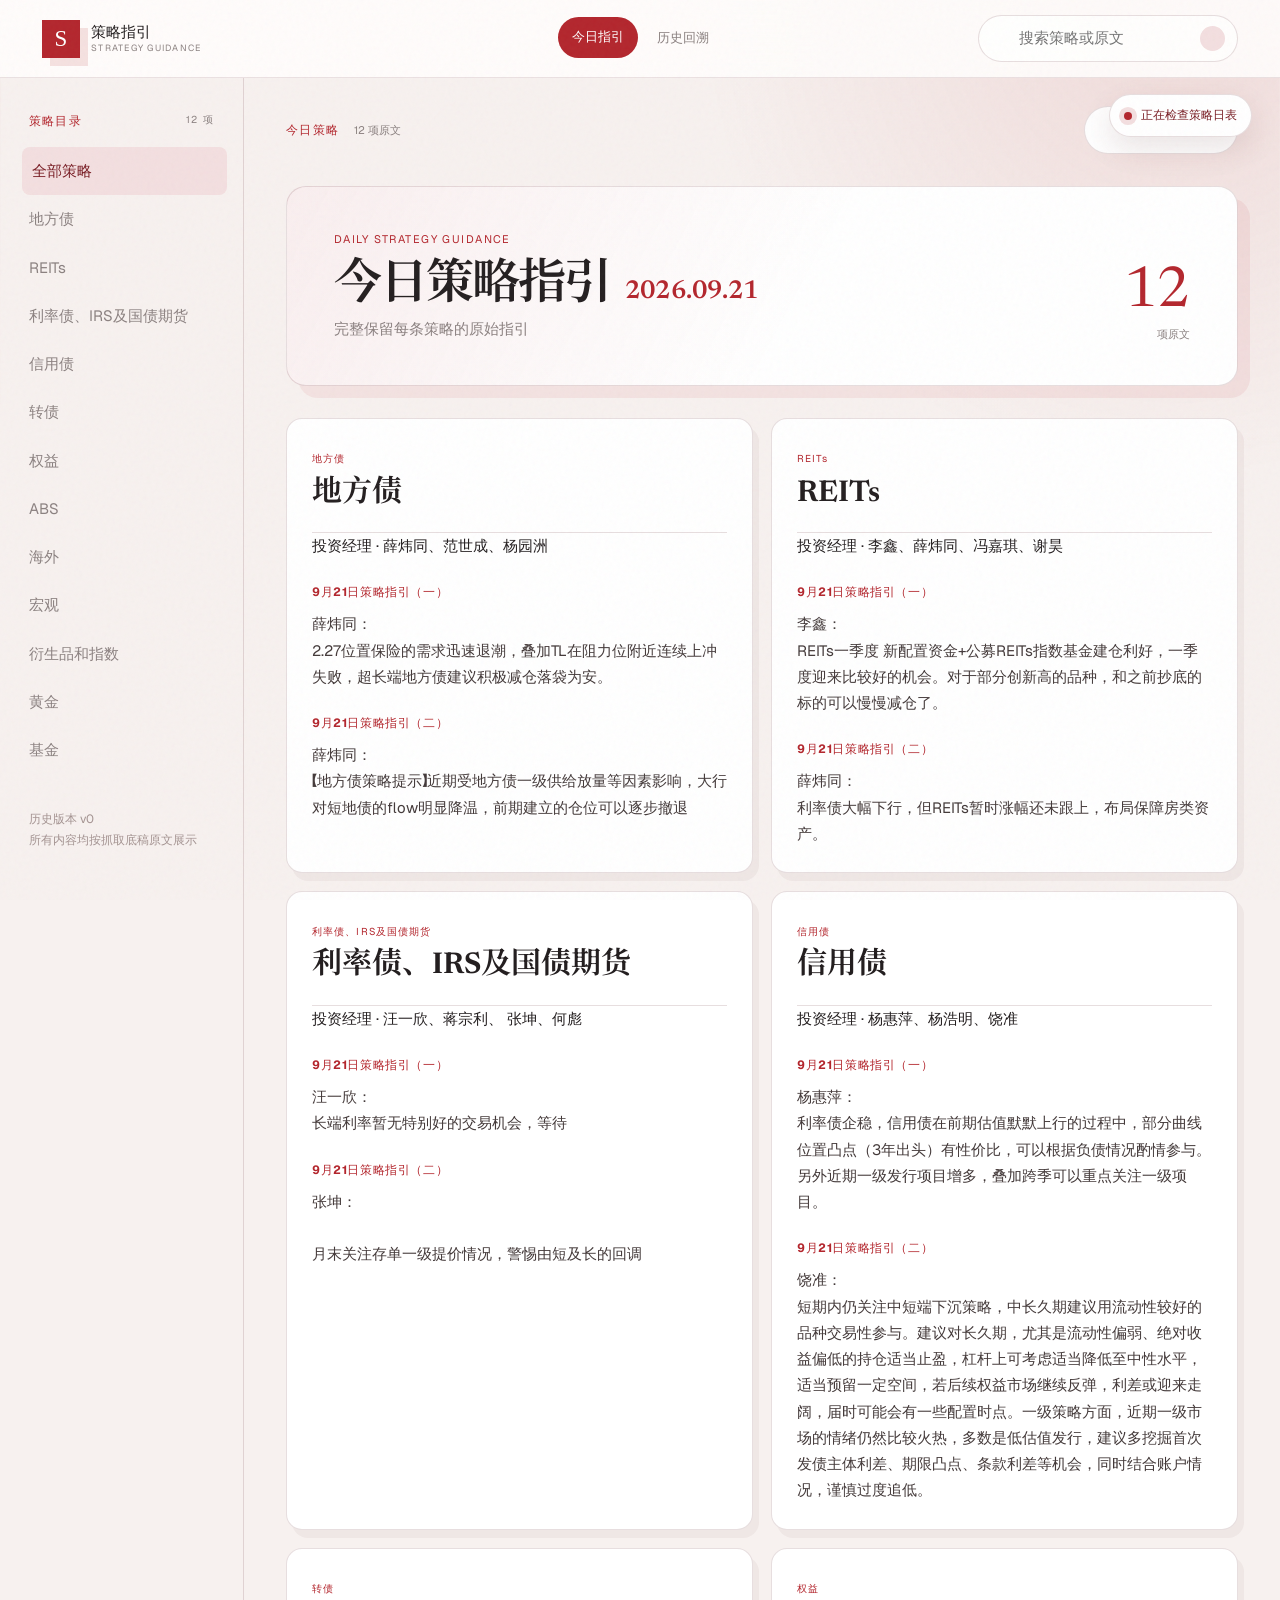
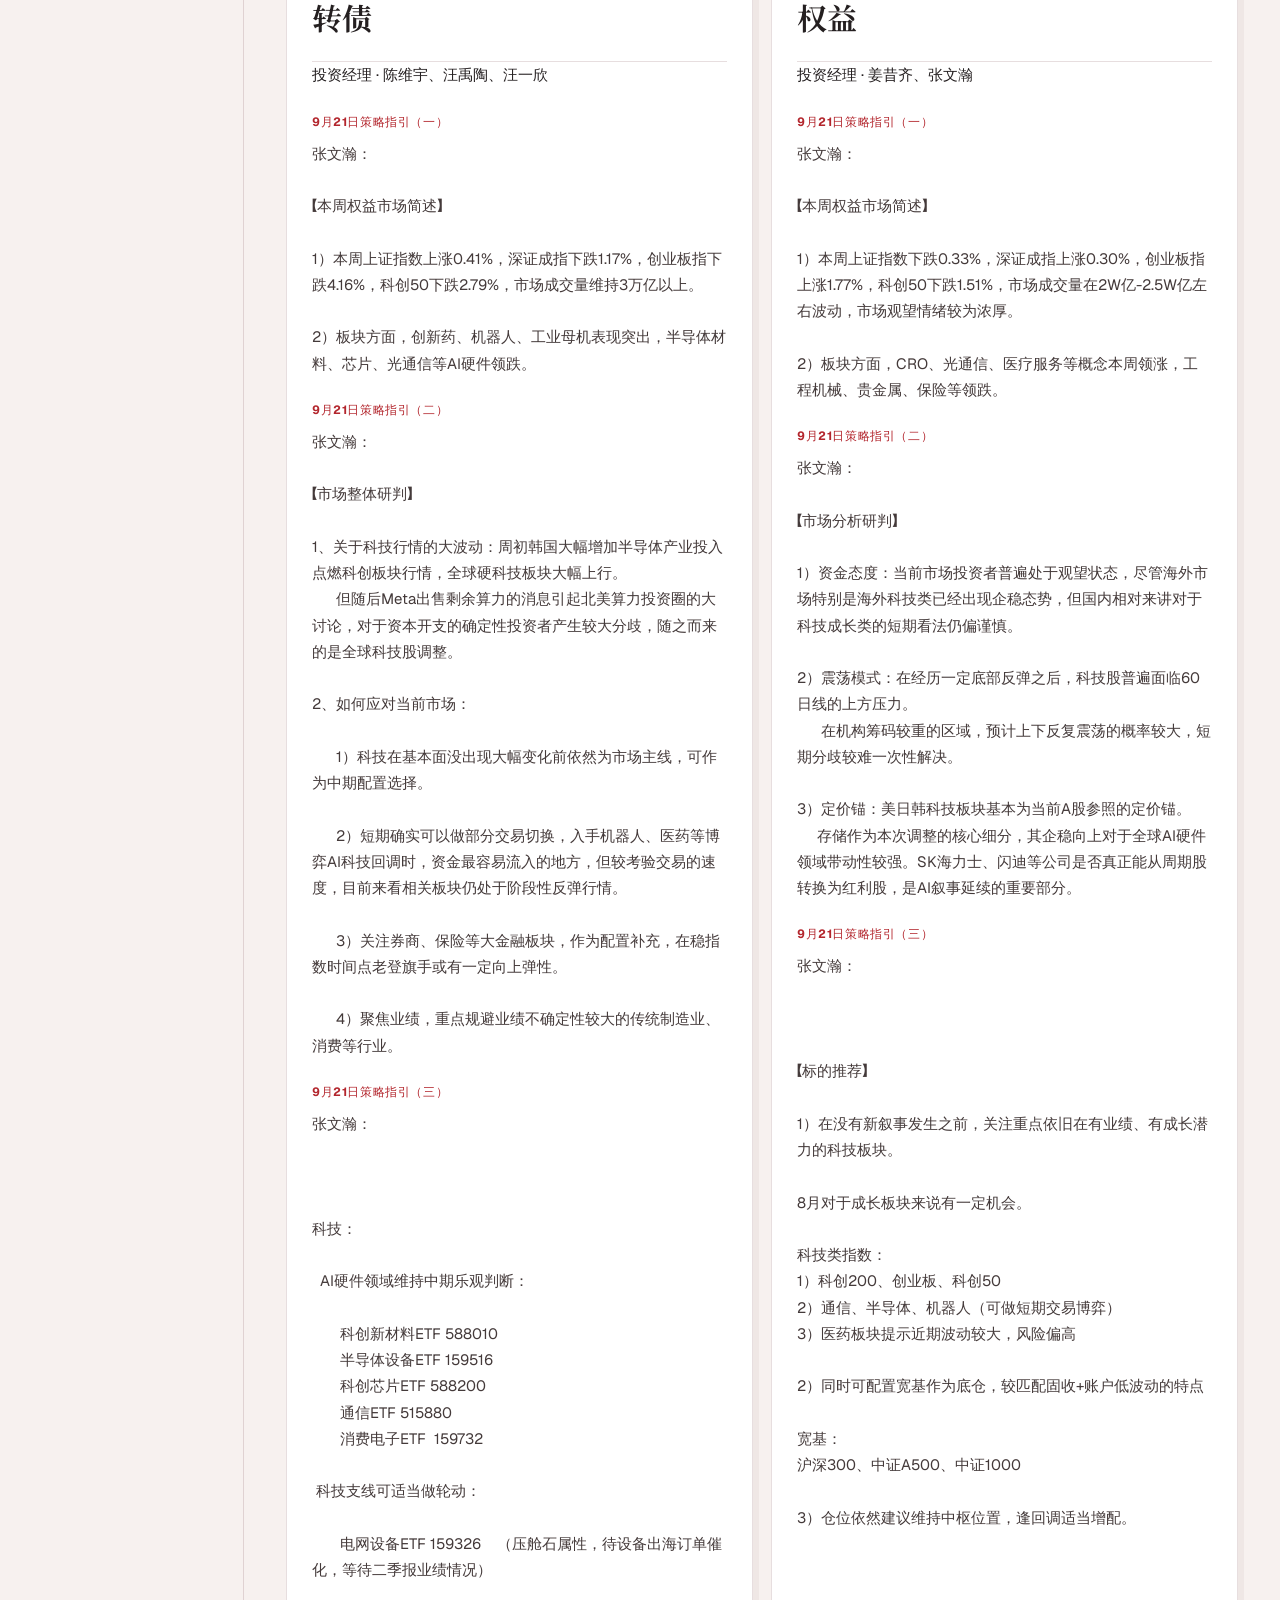
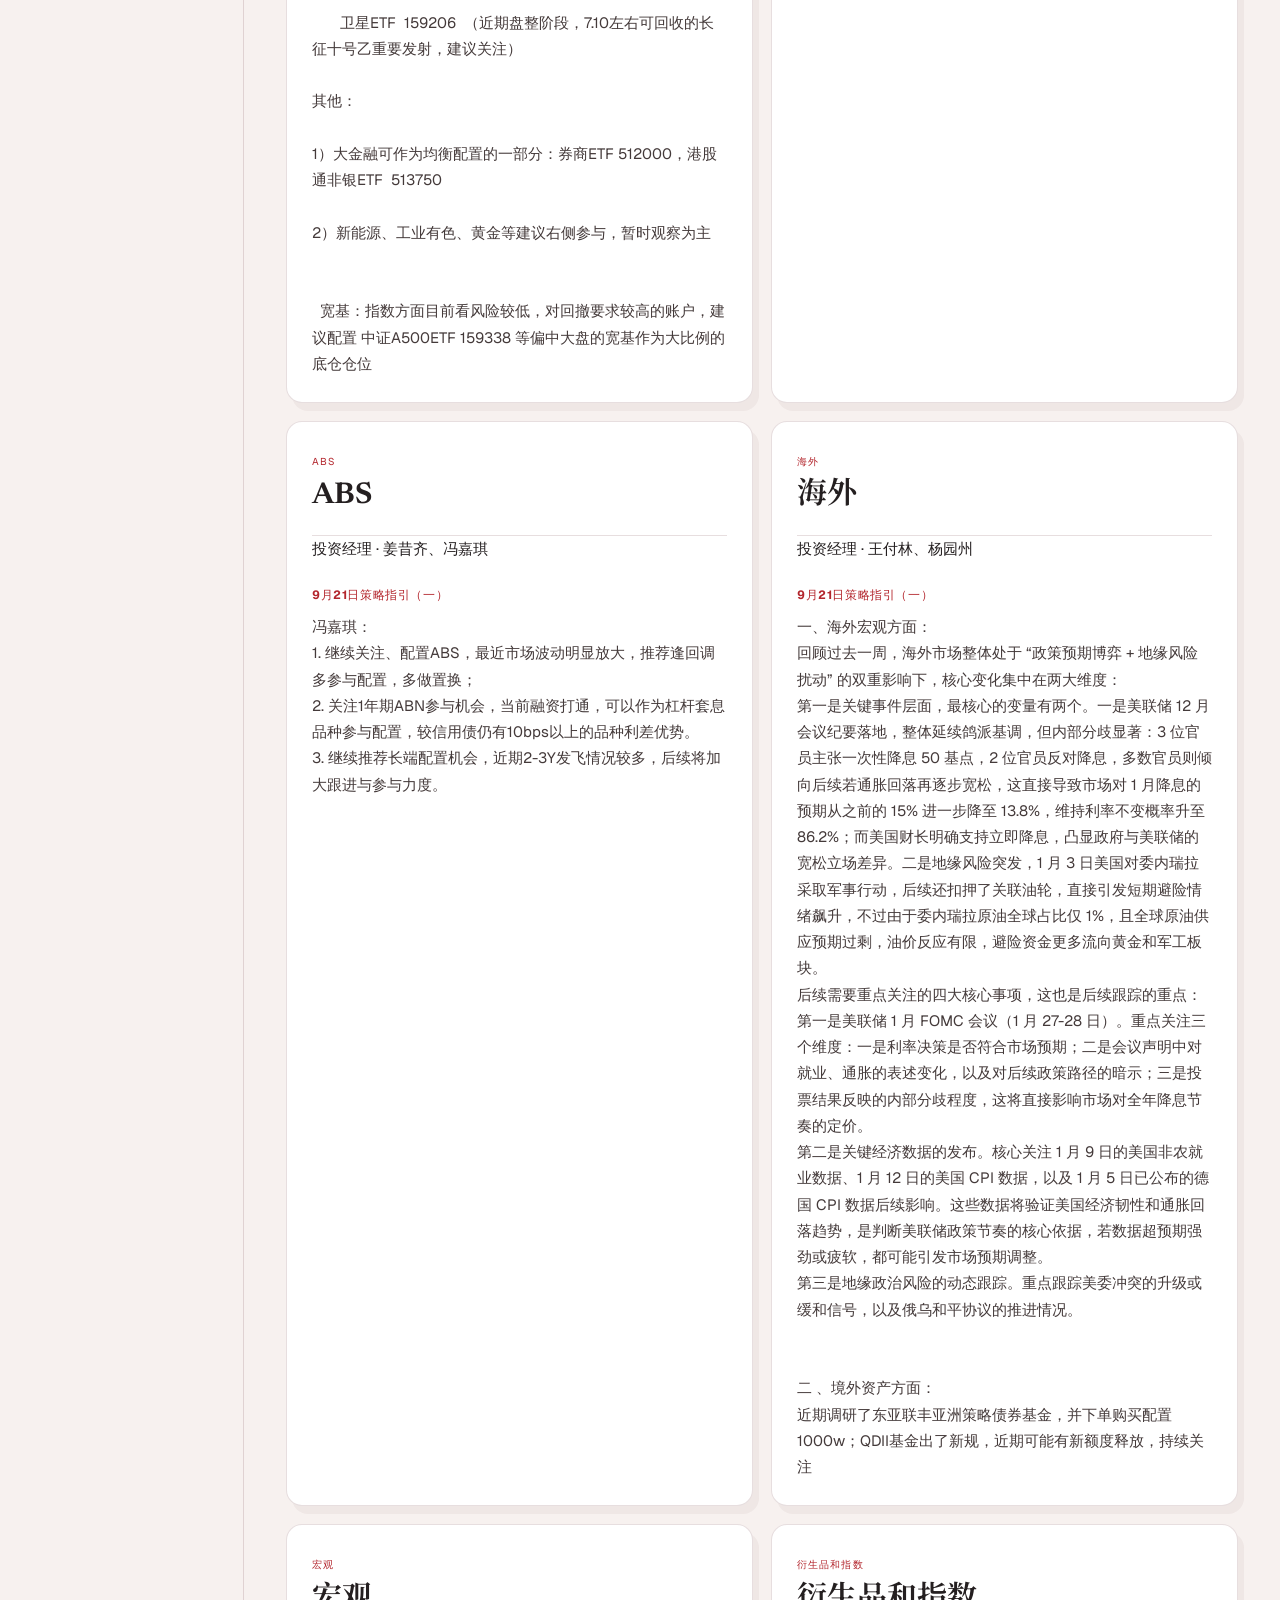
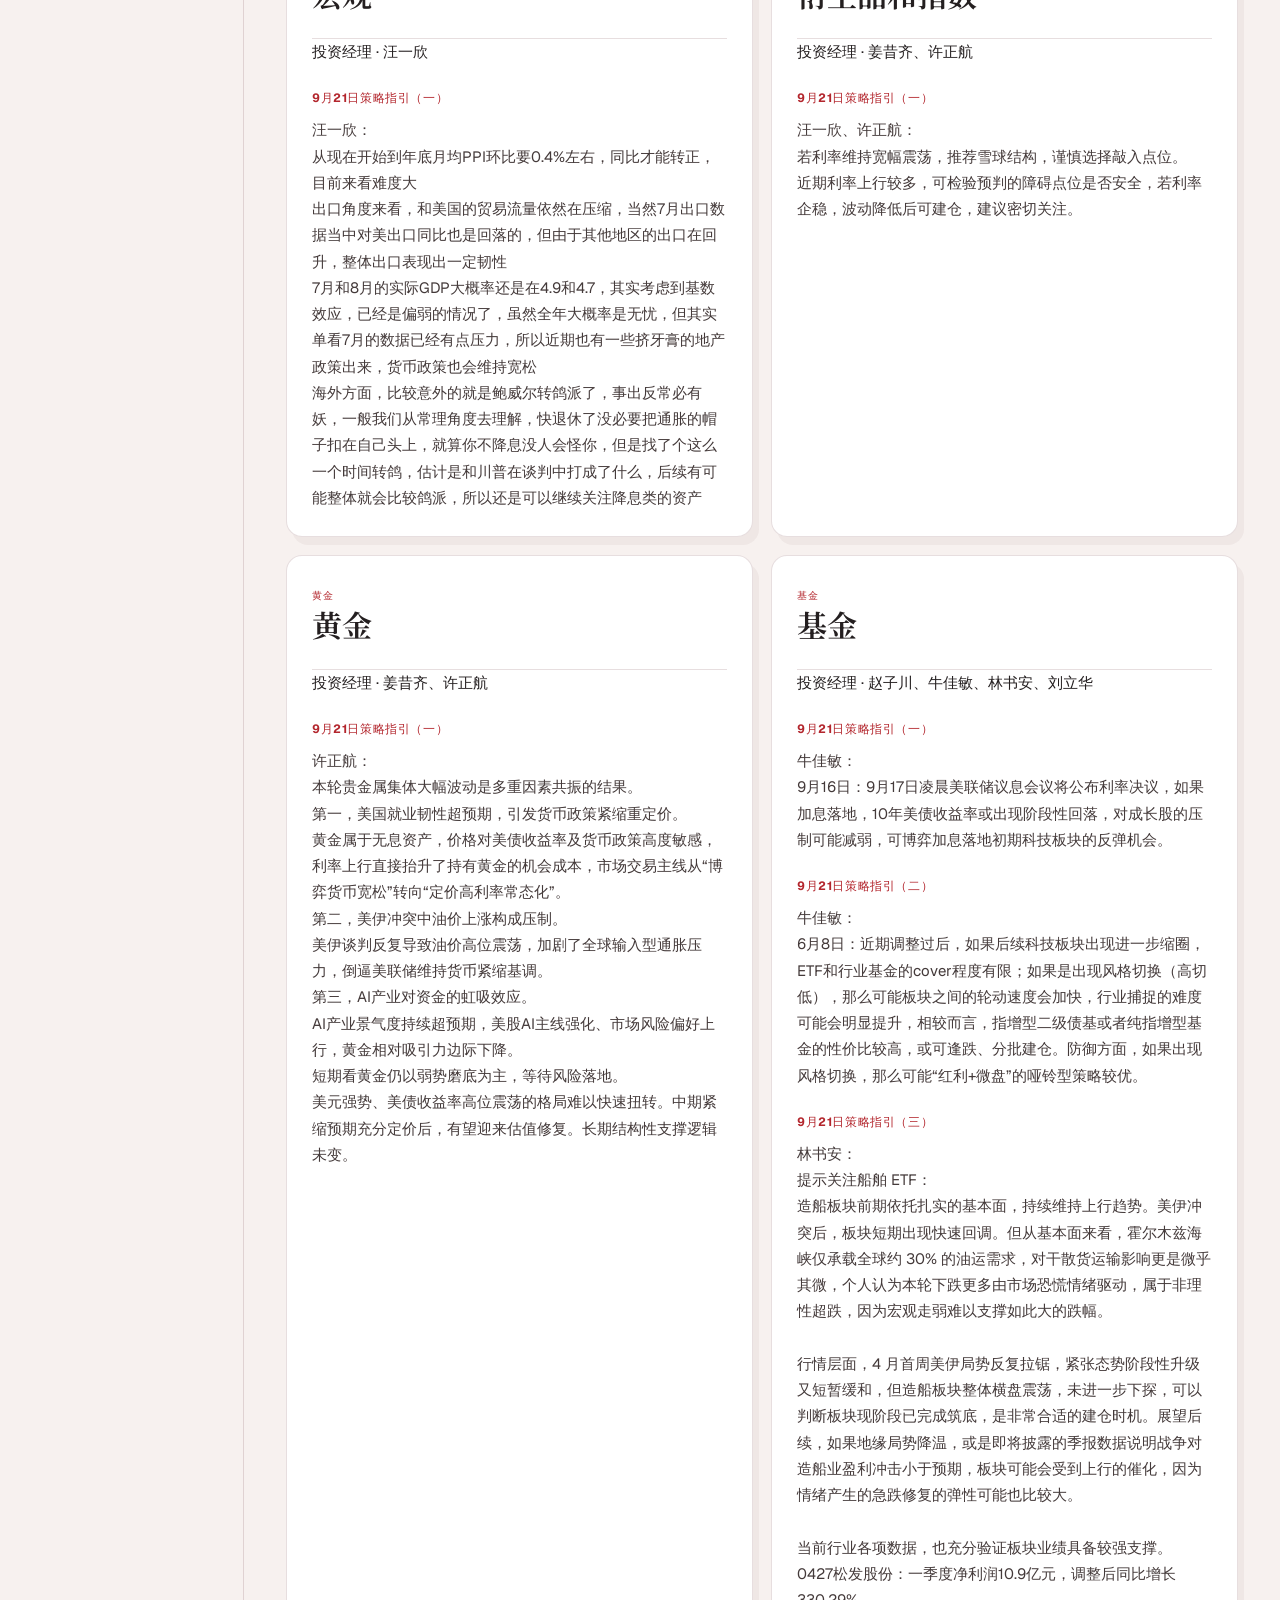
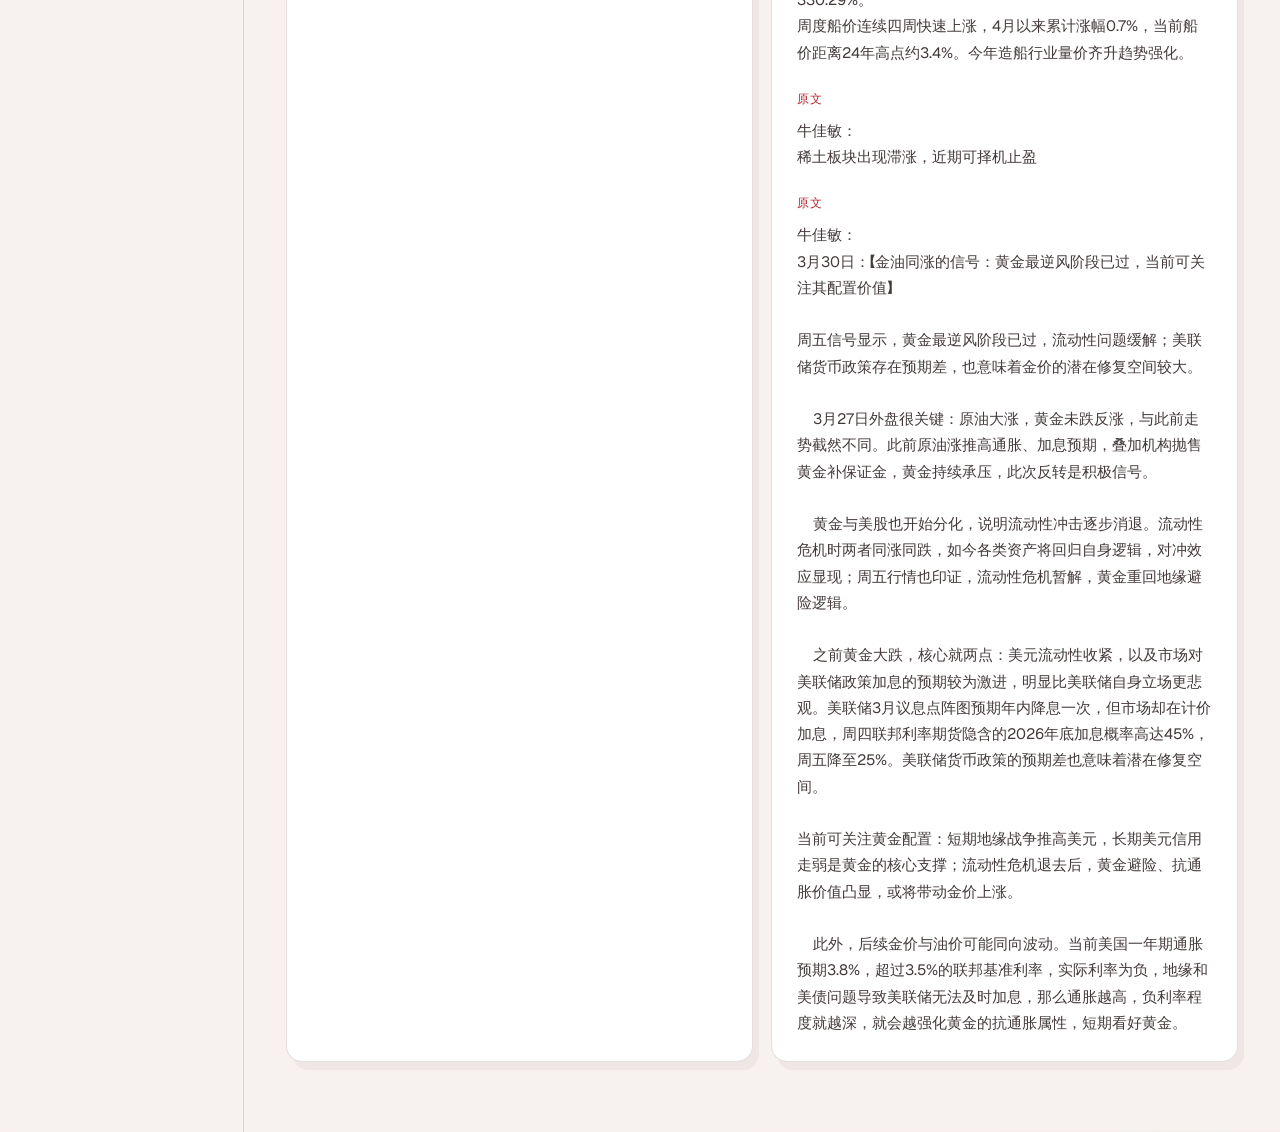
==== prototype_main/index.html @ e5f2e17d "Repair main prototype calendar and search" ====
<!doctype html>
<html lang="zh-CN">
  <head>
    <meta charset="UTF-8" />
    <meta name="viewport" content="width=device-width, initial-scale=1.0" />
    <meta name="color-scheme" content="light" />
    <title>策略指引 · 今日指引</title>
    <link rel="preconnect" href="https://fonts.googleapis.com" />
    <link href="https://fonts.googleapis.com/css2?family=Geist:wght@400;500;600;700&family=Newsreader:opsz,wght@6..72,500;6..72,650&family=Noto+Serif+SC:wght@500;600;700;900&display=swap" rel="stylesheet" />
    <link rel="stylesheet" href="./style.css" />
  </head>
  <body>
    <div class="noise" aria-hidden="true"></div>
    <aside id="update-toast" class="update-toast" hidden aria-live="polite"><span class="update-pulse"></span><span id="update-message">正在检查策略日表</span></aside>
    <header class="topbar">
      <a class="brand" href="#today"><span class="brand-mark">S</span><span><strong>策略指引</strong><small>STRATEGY GUIDANCE</small></span></a>
      <nav aria-label="主导航"><button data-mode="today" class="is-active">今日指引</button><button data-mode="history">历史回溯</button></nav>
      <form class="search" id="search-form" role="search" aria-label="搜索策略或原文"><img src="https://fonts.gstatic.com/s/i/short-term/release/materialsymbolsrounded/search/default/24px.svg" alt="" /><input id="search-input" type="search" placeholder="搜索策略或原文" /><button type="submit" aria-label="执行搜索"><img src="https://fonts.gstatic.com/s/i/short-term/release/materialsymbolsrounded/arrow_forward/default/24px.svg" alt="" /></button></form>
    </header>
    <main class="workspace">
      <aside class="sidebar"><div class="side-title">策略目录 <small id="strategy-count"></small></div><div id="strategy-list"></div><p>历史版本 v0<br />所有内容均按抓取底稿原文展示</p></aside>
      <section class="content">
        <div class="context"><div class="context-rule"><span id="context-label">今日策略</span><span id="context-count"></span></div><div class="calendar-control"><button id="date-calendar-trigger" type="button" aria-expanded="false"><img src="https://fonts.gstatic.com/s/i/short-term/release/materialsymbolsrounded/calendar_month/default/24px.svg" alt="" /><span id="date-label">选择日期</span><img class="calendar-chevron" src="https://fonts.gstatic.com/s/i/short-term/release/materialsymbolsrounded/expand_more/default/24px.svg" alt="" /></button><div id="date-calendar" class="date-calendar" hidden></div></div></div>
        <div id="today-view"></div><div id="history-view" hidden></div><div id="search-view" hidden></div>
      </section>
    </main>
    <script src="./app.js"></script>
  </body>
</html>
---- prototype_main/style.css ----
:root{--ink:#241f20;--muted:#8b8180;--paper:#fffdfc;--ground:#f7f1ef;--red:#b3262d;--red-deep:#791d24;--red-soft:#f3dfe0;--line:rgba(92,38,41,.15);--ui:"Geist","Noto Sans SC","Microsoft YaHei",sans-serif;--display:"Newsreader","Noto Serif SC",serif;font-synthesis:none;line-break:strict}*{box-sizing:border-box}html{background:var(--ground)}body{margin:0;color:var(--ink);font:15px/1.75 var(--ui);background:radial-gradient(circle at 92% 0,rgba(179,38,45,.11),transparent 30rem),var(--ground)}button,input{font:inherit}button{border:0;cursor:pointer}.noise{position:fixed;z-index:20;inset:0;pointer-events:none;opacity:.035;background-image:url("data:image/svg+xml,%3Csvg viewBox='0 0 280 280' xmlns='http://www.w3.org/2000/svg'%3E%3Cfilter id='n'%3E%3CfeTurbulence type='fractalNoise' baseFrequency='.8' numOctaves='4' stitchTiles='stitch'/%3E%3C/filter%3E%3Crect width='100%25' height='100%25' filter='url(%23n)'/%3E%3C/svg%3E")}.topbar{position:sticky;z-index:3;top:0;display:grid;grid-template-columns:1fr auto 1fr;align-items:center;gap:28px;height:78px;padding:0 42px;border-bottom:1px solid rgba(92,38,41,.12);background:rgba(255,253,252,.9);backdrop-filter:blur(18px)}.brand{display:inline-flex;align-items:center;gap:11px;color:var(--ink);text-decoration:none}.brand-mark{display:grid;place-items:center;width:38px;height:38px;color:#fff;background:var(--red);font:23px Georgia,serif;box-shadow:8px 8px 0 rgba(179,38,45,.13)}.brand strong,.brand small{display:block;line-height:1.15}.brand small{margin-top:3px;color:var(--muted);font-size:9px;letter-spacing:.14em}.topbar nav{display:flex;gap:5px}.topbar nav button{padding:9px 14px;color:var(--muted);background:transparent;border-radius:999px;font-size:13px;font-weight:700;transition:color .55s cubic-bezier(.16,1,.3,1),background .55s cubic-bezier(.16,1,.3,1),transform .55s cubic-bezier(.16,1,.3,1)}.topbar nav button:hover,.topbar nav button.is-active{color:#fff;background:var(--red);transform:translateY(-1px)}.search{display:flex;align-items:center;justify-self:end;gap:9px;width:260px;padding:8px 12px;color:var(--muted);border:1px solid var(--line);border-radius:999px;background:rgba(255,255,255,.72)}.search img,.calendar-control img{width:17px;height:17px;opacity:.7}.search input{min-width:0;flex:1;color:var(--ink);border:0;outline:0;background:transparent}.workspace{display:grid;grid-template-columns:244px minmax(0,1fr);max-width:1520px;min-height:calc(100dvh - 78px);margin:auto}.sidebar{padding:33px 19px;border-right:1px solid var(--line)}.side-title{display:flex;justify-content:space-between;margin:0 10px 15px;color:var(--red);font-size:12px;letter-spacing:.1em}.side-title small{color:var(--muted)}.side-button{display:block;width:100%;padding:11px 10px;color:var(--muted);background:transparent;border-radius:8px;text-align:left;transition:color .55s cubic-bezier(.16,1,.3,1),background .55s cubic-bezier(.16,1,.3,1),transform .55s cubic-bezier(.16,1,.3,1)}.side-button:hover,.side-button.is-active{color:var(--red-deep);background:var(--red-soft);transform:translateX(3px)}.sidebar p{margin:35px 10px 0;color:#a49391;font-size:12px}.content{min-width:0;padding:28px 42px 70px}.context{display:flex;align-items:center;justify-content:space-between;gap:20px;margin-bottom:32px}.context-rule{display:flex;align-items:baseline;gap:14px;color:var(--red);font-size:12px;letter-spacing:.12em}.context-rule span+span{color:var(--muted);font-size:11px;letter-spacing:0}.calendar-control{position:relative}.calendar-control button{display:flex;align-items:center;gap:8px;padding:10px 13px;color:var(--red-deep);border:1px solid var(--line);border-radius:999px;background:#fff}.calendar-control button[aria-expanded=true]{color:#fff;background:var(--red)}.calendar-control button[aria-expanded=true] img{filter:brightness(0) invert(1)}.calendar-chevron{width:16px!important}.date-calendar{position:absolute;z-index:4;top:calc(100% + 10px);right:0;width:258px;padding:14px;border:1px solid var(--line);border-radius:16px;background:#fff;box-shadow:0 18px 45px rgba(92,38,41,.13)}.date-calendar-head{display:flex;justify-content:space-between;margin-bottom:10px;color:var(--red);font-size:12px;font-weight:700}.date-calendar-grid{display:grid;grid-template-columns:repeat(7,1fr);gap:3px}.date-calendar-grid span{padding:5px;color:var(--muted);font-size:10px;text-align:center}.date-calendar-grid button{padding:7px 3px;color:var(--ink);border-radius:8px;background:transparent;font-size:12px}.date-calendar-grid button:hover,.date-calendar-grid button.is-active{color:#fff;background:var(--red)}.hero{display:flex;align-items:end;justify-content:space-between;gap:30px;padding:43px 47px;margin-bottom:32px;background:linear-gradient(118deg,rgba(179,38,45,.08),transparent 55%),#fff;border:1px solid var(--line);border-radius:20px;box-shadow:12px 12px 0 rgba(179,38,45,.07)}.hero p,.page-title p{margin:0 0 9px;color:var(--red);font-size:11px;letter-spacing:.13em}.hero h1,.page-title h1{margin:0;font:650 48px/1.2 var(--display);letter-spacing:-.04em}.hero span,.page-title span{color:var(--muted)}.hero>strong{font:56px/1 var(--display);color:var(--red);text-align:right}.hero strong small{display:block;margin-top:6px;color:var(--muted);font:11px var(--ui)}.entry-grid{display:grid;grid-template-columns:repeat(2,minmax(0,1fr));gap:18px}.entry{padding:25px;background:#fff;border:1px solid var(--line);border-radius:16px;box-shadow:6px 8px 0 rgba(92,38,41,.05);transition:transform .65s cubic-bezier(.16,1,.3,1),box-shadow .65s cubic-bezier(.16,1,.3,1)}.entry:hover{transform:translateY(-4px);box-shadow:10px 14px 0 rgba(179,38,45,.09)}.entry header{display:flex;align-items:start;justify-content:space-between;gap:15px;padding-bottom:19px;border-bottom:1px solid var(--line)}.entry-kicker{color:var(--red);font-size:10px;letter-spacing:.11em}.entry h2{margin:5px 0 0;font:650 30px/1.25 var(--display)}.entry header small{color:var(--muted);font-size:11px;white-space:nowrap}.entry section{margin-top:23px}.entry h3{margin:0 0 8px;color:var(--red);font-size:12px;letter-spacing:.05em}.entry p{margin:0;white-space:pre-wrap;color:#443a3a}.entry footer{margin-top:25px;padding-top:15px;color:var(--muted);border-top:1px solid var(--line);white-space:pre-wrap}.page-title{margin:26px 0 32px}.history-layout{display:grid;grid-template-columns:160px minmax(0,1fr);gap:24px}.dates{display:grid;align-content:start;gap:5px}.dates button{padding:11px;color:var(--muted);background:#fff;border:1px solid transparent;border-radius:9px;text-align:left}.dates button.is-active{color:var(--red);background:var(--red-soft);border-color:rgba(179,38,45,.18)}.reading{display:grid;gap:18px}.timeline{position:relative;display:grid;gap:18px}.timeline:before{content:"";position:absolute;top:8px;bottom:8px;left:17px;width:1px;background:var(--line)}.timeline-item{position:relative;padding-left:52px}.timeline-date{position:relative;display:inline-flex;padding:7px 12px;color:var(--red-deep);border:1px solid var(--line);border-radius:999px;background:#fff;font-size:12px;font-weight:700}.timeline-date:before{content:"";position:absolute;left:-39px;top:50%;width:8px;height:8px;border:2px solid var(--red);border-radius:50%;background:var(--ground);transform:translateY(-50%)}.timeline-item .entry-grid{margin-top:12px}.results{display:grid;gap:1px}.results button{padding:18px;color:var(--ink);border-bottom:1px solid var(--line);background:#fff;text-align:left}.results button:hover{background:var(--red-soft)}.results small,.results strong{display:block}.results small{color:var(--red);font-size:11px}.results strong{margin-top:3px;font:22px var(--display)}.results p{display:-webkit-box;margin:5px 0 0;overflow:hidden;color:var(--muted);-webkit-box-orient:vertical;-webkit-line-clamp:2}.empty{padding:24px;color:var(--muted);border:1px dashed var(--line);border-radius:13px}.update-toast{position:fixed;z-index:6;top:94px;right:28px;display:flex;align-items:center;gap:9px;padding:10px 14px;color:var(--red-deep);border:1px solid var(--line);border-radius:999px;background:#fff;box-shadow:0 12px 30px rgba(92,38,41,.12);font-size:12px}.update-pulse{width:8px;height:8px;border-radius:50%;background:var(--red);box-shadow:0 0 0 5px var(--red-soft)}@media(max-width:900px){.topbar{grid-template-columns:1fr auto;padding:0 20px}.topbar nav{display:none}.search{width:190px}.workspace{grid-template-columns:1fr}.sidebar{border-right:0;border-bottom:1px solid var(--line)}.sidebar>#strategy-list{display:flex;overflow:auto}.side-button{width:auto;white-space:nowrap}.sidebar p{display:none}.content{padding:22px}.entry-grid{grid-template-columns:1fr}.hero h1,.page-title h1{font-size:38px}.history-layout{grid-template-columns:1fr}.dates{grid-template-columns:repeat(4,minmax(0,1fr));overflow:auto}}@media(max-width:560px){.topbar{height:66px}.brand small{display:none}.search{width:135px}.content{padding:18px 12px}.hero{padding:30px 24px}.hero>strong{font-size:42px}.context{align-items:start;flex-direction:column}.entry{padding:20px}.date-calendar{left:0;right:auto}.timeline-item{padding-left:40px}.timeline:before{left:12px}.timeline-date:before{left:-31px}}
/* Keep the two primary routes reachable on narrow screens; only the search input collapses. */
@media(max-width:900px){.topbar{grid-template-columns:auto 1fr auto;gap:10px}.topbar nav{display:flex;justify-content:center;gap:1px}.topbar nav button{padding:8px 9px;font-size:12px}.history-layout{grid-template-columns:1fr}.history-calendar{position:relative;top:auto;width:100%}}
@media(max-width:560px){.topbar{grid-template-columns:auto 1fr auto;gap:5px;padding:0 12px}.brand{gap:7px}.brand strong{font-size:13px}.topbar nav button{padding:7px 5px;font-size:10px}.search{width:32px;height:32px;padding:7px;justify-content:center}.search input{display:none}}
/* Today's date is part of the primary headline, not secondary metadata. */
.hero h1 time{display:inline-block;margin-left:.24em;color:var(--red);font:600 .54em/1 var(--display);letter-spacing:-.025em;white-space:nowrap}.search button{display:grid;place-items:center;width:25px;height:25px;padding:0;color:var(--red-deep);border-radius:50%;background:var(--red-soft);transition:transform .55s cubic-bezier(.16,1,.3,1),background .55s cubic-bezier(.16,1,.3,1)}.search button:hover{background:var(--red);transform:translateX(2px)}.search button img{width:14px;height:14px;opacity:1}.search button:hover img{filter:brightness(0) invert(1)}.date-calendar-head{align-items:center}.date-calendar-head>span{display:grid;gap:1px;text-align:center}.date-calendar-head strong{font-size:12px}.date-calendar-head small{color:var(--muted);font-size:10px;font-weight:500}.calendar-month-nav{display:grid!important;place-items:center;width:25px!important;height:25px!important;padding:0!important;color:var(--red-deep)!important;border:0!important;border-radius:50%!important;background:var(--red-soft)!important}.calendar-month-nav:hover{color:#fff!important;background:var(--red)!important}.calendar-month-nav img{width:16px!important;height:16px!important}.calendar-month-nav:hover img{filter:brightness(0) invert(1)}.date-calendar-grid .calendar-day{position:relative;display:grid;place-items:center;min-height:33px;padding:4px 3px 7px}.date-calendar-grid .calendar-day i{position:absolute;bottom:4px;width:3px;height:3px;border-radius:50%;background:var(--red);box-shadow:0 0 0 2px var(--red-soft)}.date-calendar-grid .calendar-day.is-active i{background:#fff;box-shadow:0 0 0 2px rgba(255,255,255,.3)}.date-calendar-grid .calendar-day:disabled{color:#c7bebb;opacity:.65}.history-calendar{align-self:start;position:sticky;top:104px;width:258px;padding:15px;border:1px solid var(--line);border-radius:16px;background:rgba(255,253,252,.8);box-shadow:7px 9px 0 rgba(92,38,41,.045)}.history-calendar .date-calendar-head{margin-bottom:10px}.history-calendar .date-calendar-grid{gap:3px}.history-layout{grid-template-columns:258px minmax(0,1fr)}
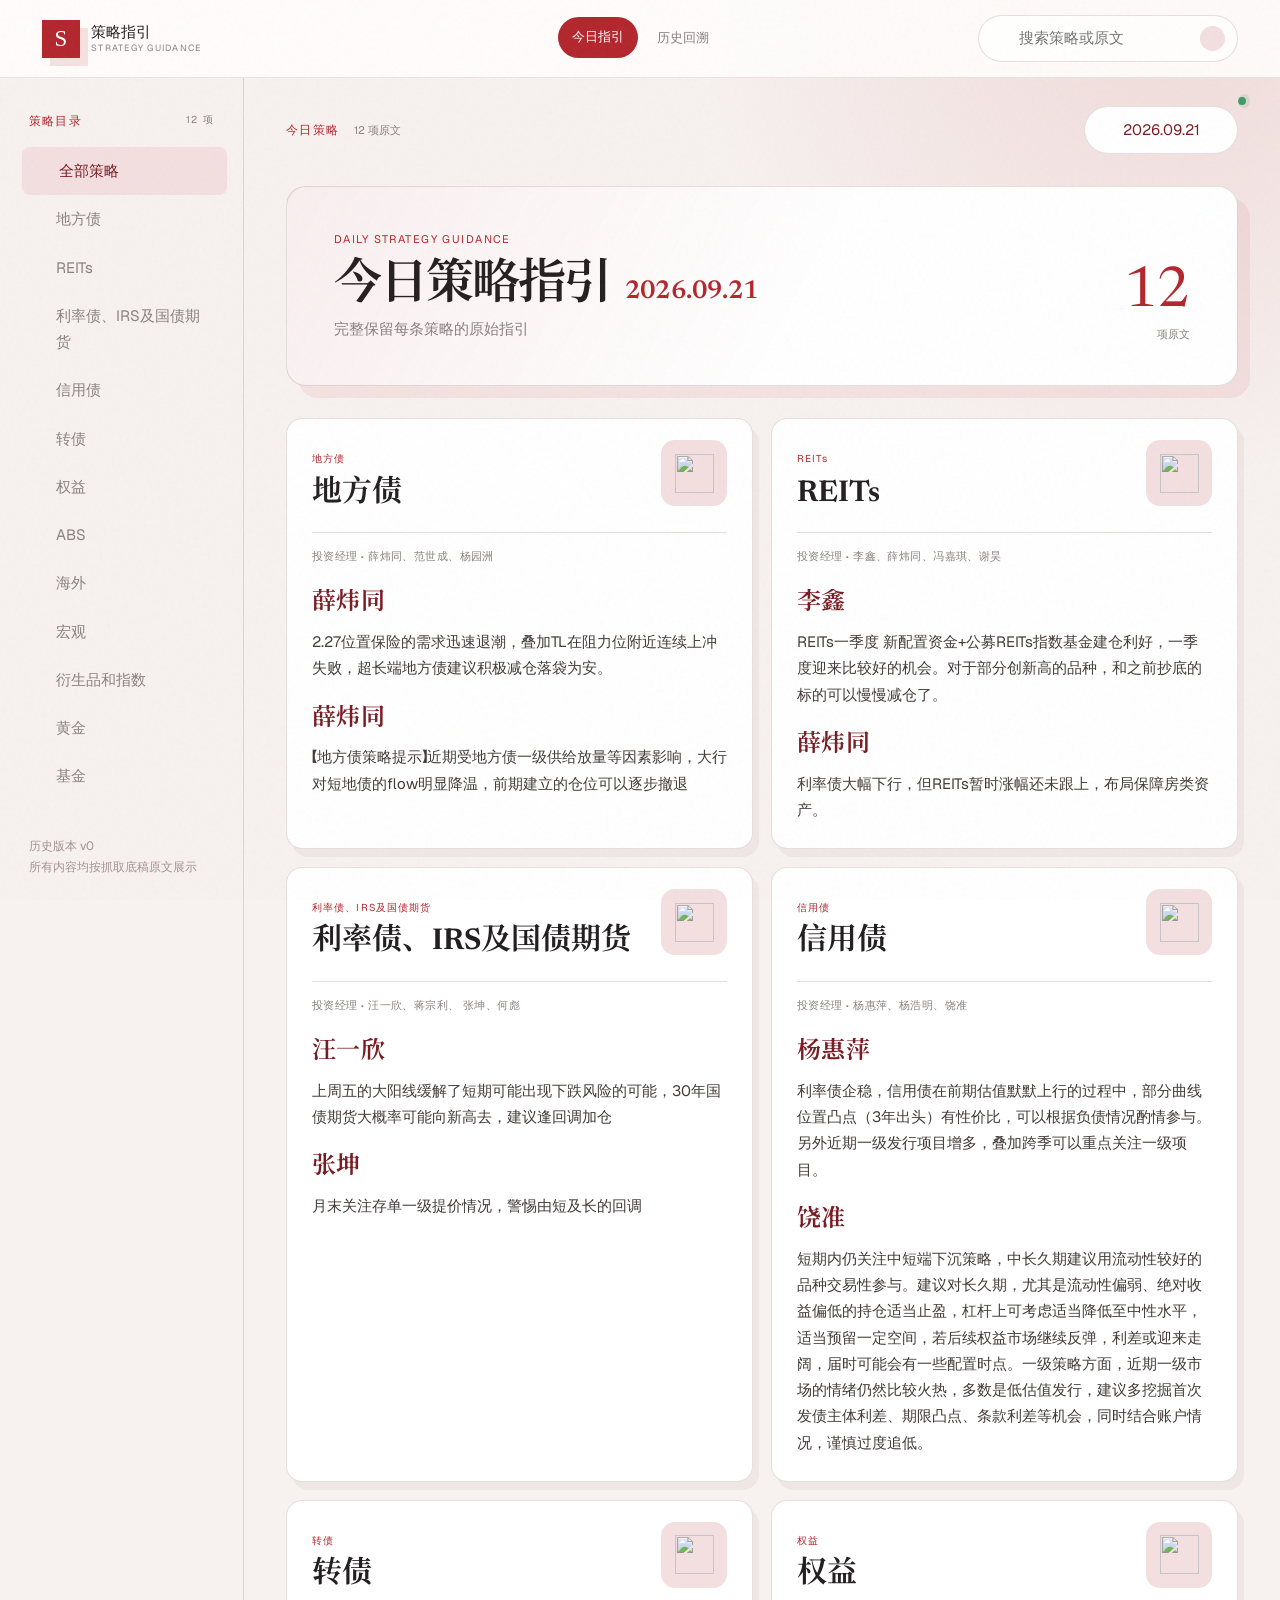
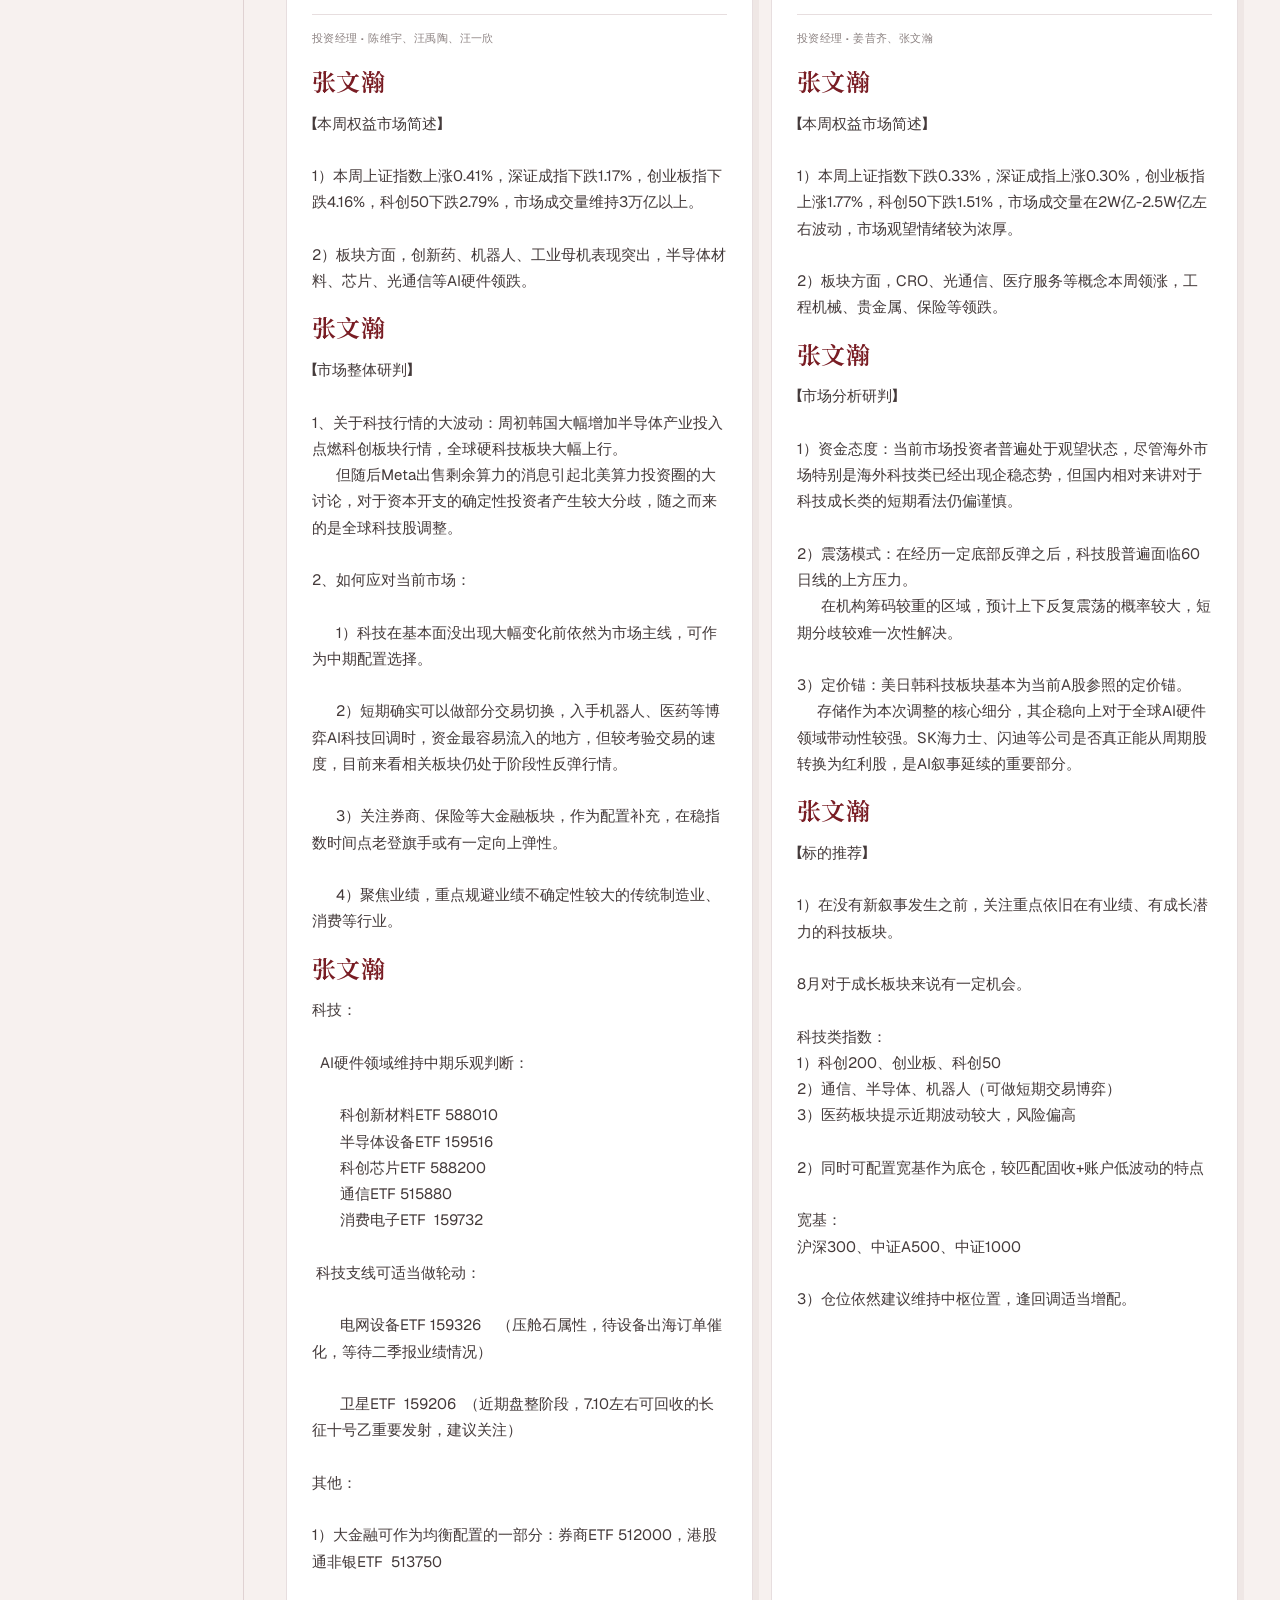
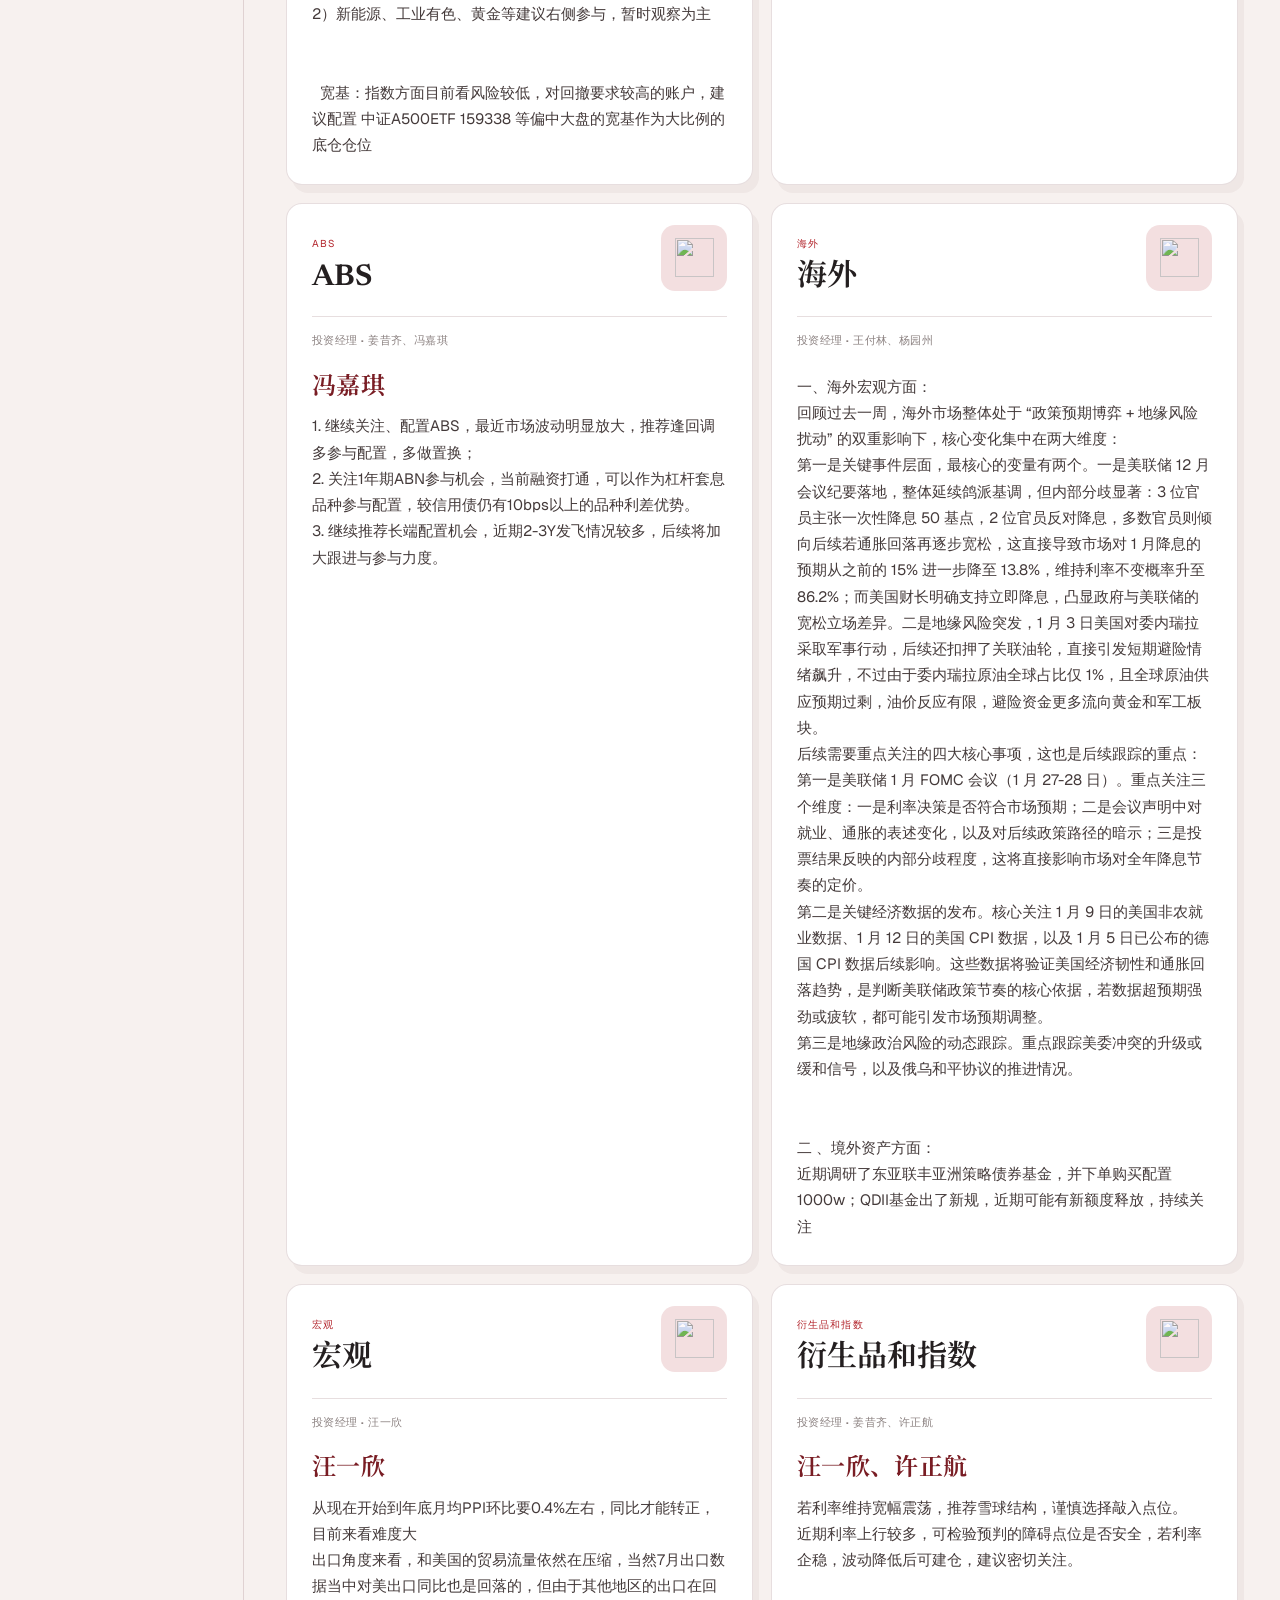
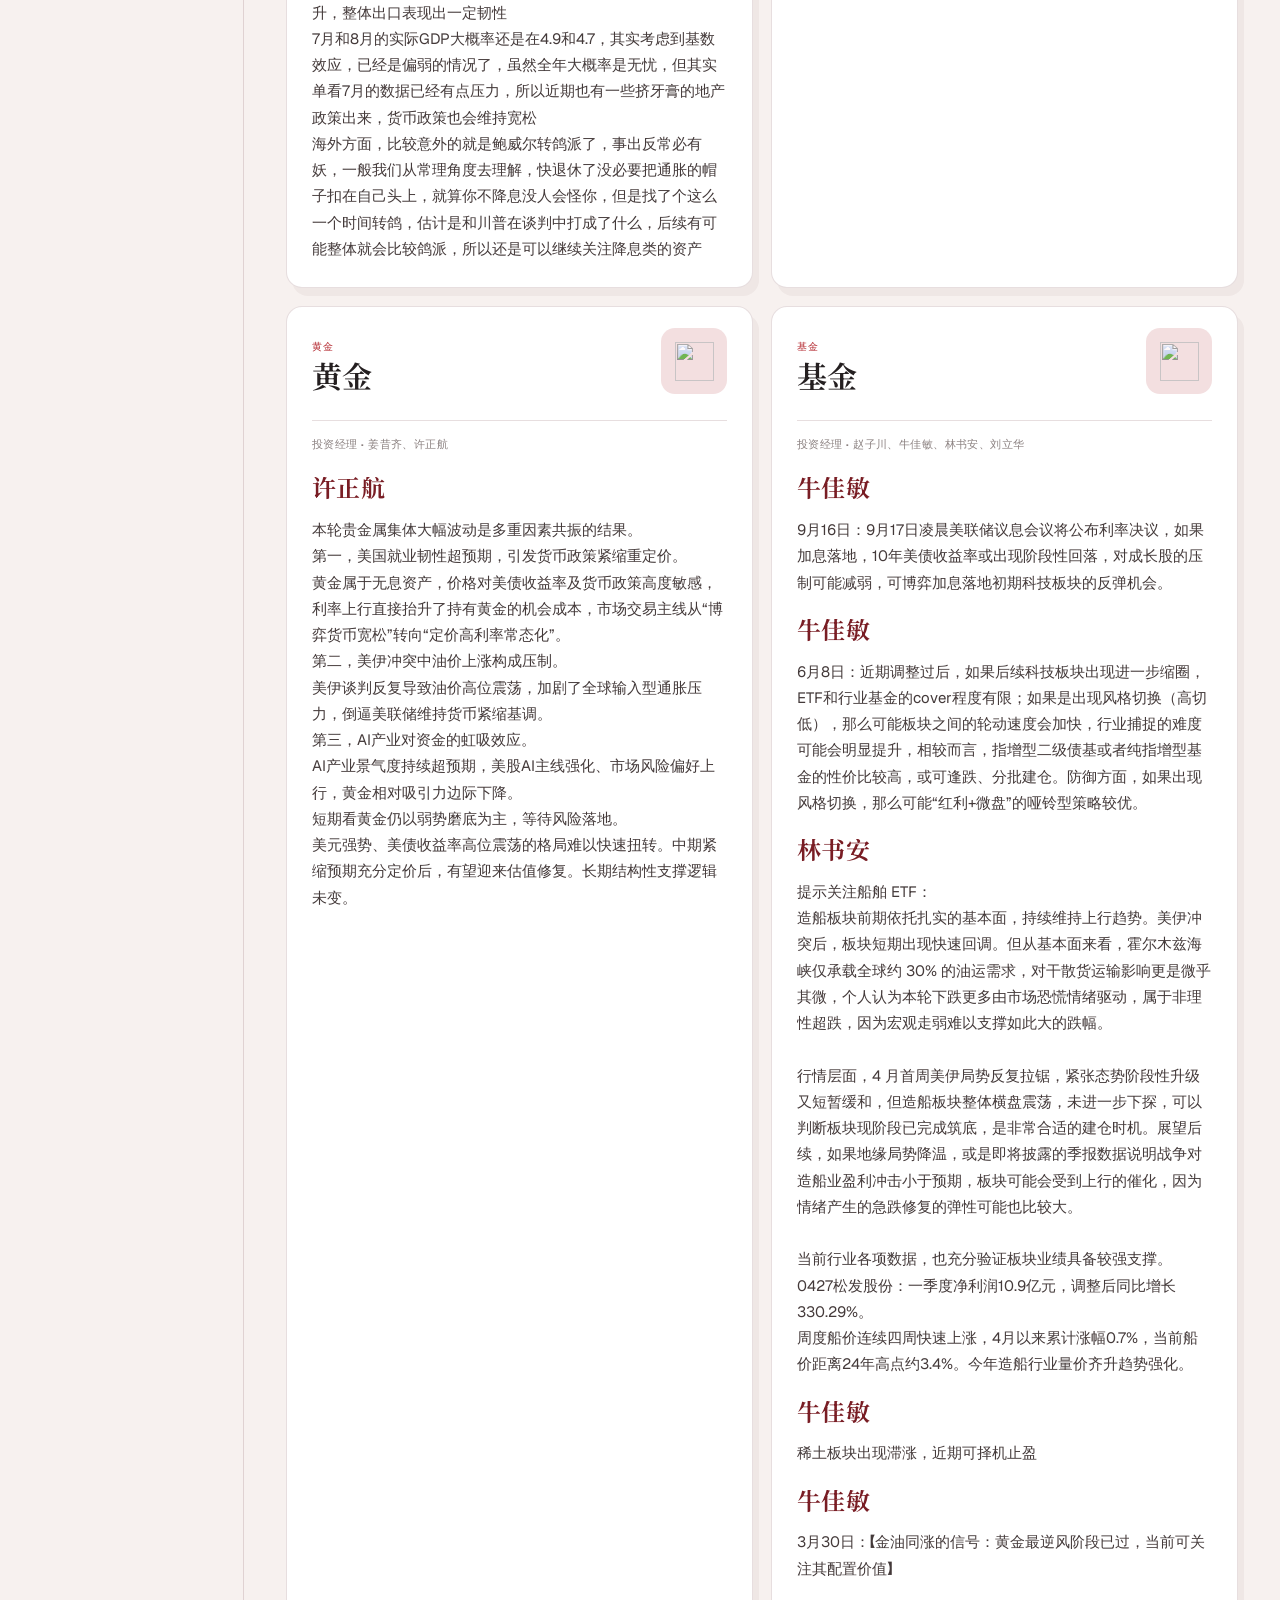
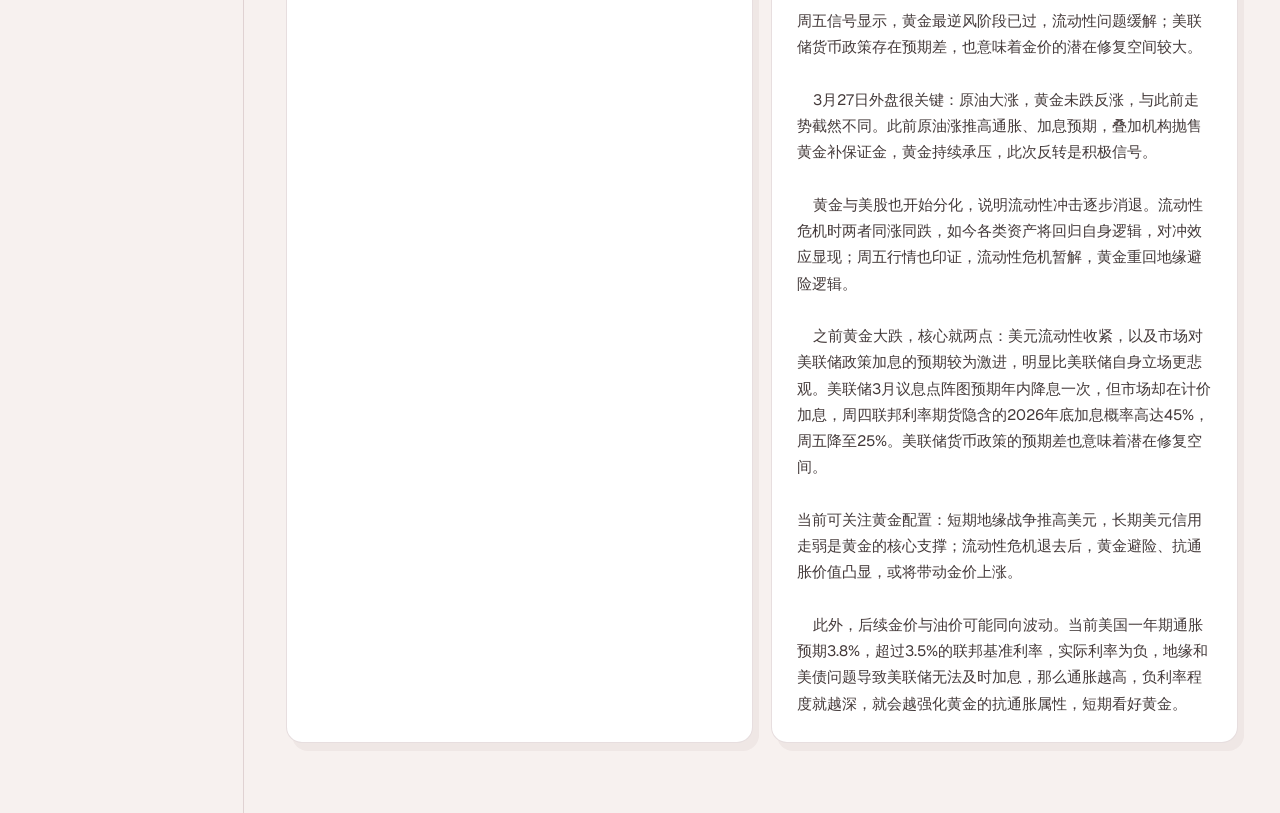
==== commit 3eeb4e54: "Refine update status and history calendar behavior" ====
--- a/prototype_main/index.html
+++ b/prototype_main/index.html
@@ -11,7 +11,7 @@
   </head>
   <body>
     <div class="noise" aria-hidden="true"></div>
-    <aside id="update-toast" class="update-toast" hidden aria-live="polite"><span class="update-pulse"></span><span id="update-message">正在检查策略日表</span></aside>
+    <aside id="update-toast" class="update-toast is-checking" aria-live="polite" title="正在检查策略日表"><span class="update-pulse"></span><span id="update-message">正在检查策略日表</span></aside>
     <header class="topbar">
       <a class="brand" href="#today"><span class="brand-mark">S</span><span><strong>策略指引</strong><small>STRATEGY GUIDANCE</small></span></a>
       <nav aria-label="主导航"><button data-mode="today" class="is-active">今日指引</button><button data-mode="history">历史回溯</button></nav>
--- a/prototype_main/style.css
+++ b/prototype_main/style.css
@@ -1,6 +1,16 @@
 :root{--ink:#241f20;--muted:#8b8180;--paper:#fffdfc;--ground:#f7f1ef;--red:#b3262d;--red-deep:#791d24;--red-soft:#f3dfe0;--line:rgba(92,38,41,.15);--ui:"Geist","Noto Sans SC","Microsoft YaHei",sans-serif;--display:"Newsreader","Noto Serif SC",serif;font-synthesis:none;line-break:strict}*{box-sizing:border-box}html{background:var(--ground)}body{margin:0;color:var(--ink);font:15px/1.75 var(--ui);background:radial-gradient(circle at 92% 0,rgba(179,38,45,.11),transparent 30rem),var(--ground)}button,input{font:inherit}button{border:0;cursor:pointer}.noise{position:fixed;z-index:20;inset:0;pointer-events:none;opacity:.035;background-image:url("data:image/svg+xml,%3Csvg viewBox='0 0 280 280' xmlns='http://www.w3.org/2000/svg'%3E%3Cfilter id='n'%3E%3CfeTurbulence type='fractalNoise' baseFrequency='.8' numOctaves='4' stitchTiles='stitch'/%3E%3C/filter%3E%3Crect width='100%25' height='100%25' filter='url(%23n)'/%3E%3C/svg%3E")}.topbar{position:sticky;z-index:3;top:0;display:grid;grid-template-columns:1fr auto 1fr;align-items:center;gap:28px;height:78px;padding:0 42px;border-bottom:1px solid rgba(92,38,41,.12);background:rgba(255,253,252,.9);backdrop-filter:blur(18px)}.brand{display:inline-flex;align-items:center;gap:11px;color:var(--ink);text-decoration:none}.brand-mark{display:grid;place-items:center;width:38px;height:38px;color:#fff;background:var(--red);font:23px Georgia,serif;box-shadow:8px 8px 0 rgba(179,38,45,.13)}.brand strong,.brand small{display:block;line-height:1.15}.brand small{margin-top:3px;color:var(--muted);font-size:9px;letter-spacing:.14em}.topbar nav{display:flex;gap:5px}.topbar nav button{padding:9px 14px;color:var(--muted);background:transparent;border-radius:999px;font-size:13px;font-weight:700;transition:color .55s cubic-bezier(.16,1,.3,1),background .55s cubic-bezier(.16,1,.3,1),transform .55s cubic-bezier(.16,1,.3,1)}.topbar nav button:hover,.topbar nav button.is-active{color:#fff;background:var(--red);transform:translateY(-1px)}.search{display:flex;align-items:center;justify-self:end;gap:9px;width:260px;padding:8px 12px;color:var(--muted);border:1px solid var(--line);border-radius:999px;background:rgba(255,255,255,.72)}.search img,.calendar-control img{width:17px;height:17px;opacity:.7}.search input{min-width:0;flex:1;color:var(--ink);border:0;outline:0;background:transparent}.workspace{display:grid;grid-template-columns:244px minmax(0,1fr);max-width:1520px;min-height:calc(100dvh - 78px);margin:auto}.sidebar{padding:33px 19px;border-right:1px solid var(--line)}.side-title{display:flex;justify-content:space-between;margin:0 10px 15px;color:var(--red);font-size:12px;letter-spacing:.1em}.side-title small{color:var(--muted)}.side-button{display:block;width:100%;padding:11px 10px;color:var(--muted);background:transparent;border-radius:8px;text-align:left;transition:color .55s cubic-bezier(.16,1,.3,1),background .55s cubic-bezier(.16,1,.3,1),transform .55s cubic-bezier(.16,1,.3,1)}.side-button:hover,.side-button.is-active{color:var(--red-deep);background:var(--red-soft);transform:translateX(3px)}.sidebar p{margin:35px 10px 0;color:#a49391;font-size:12px}.content{min-width:0;padding:28px 42px 70px}.context{display:flex;align-items:center;justify-content:space-between;gap:20px;margin-bottom:32px}.context-rule{display:flex;align-items:baseline;gap:14px;color:var(--red);font-size:12px;letter-spacing:.12em}.context-rule span+span{color:var(--muted);font-size:11px;letter-spacing:0}.calendar-control{position:relative}.calendar-control button{display:flex;align-items:center;gap:8px;padding:10px 13px;color:var(--red-deep);border:1px solid var(--line);border-radius:999px;background:#fff}.calendar-control button[aria-expanded=true]{color:#fff;background:var(--red)}.calendar-control button[aria-expanded=true] img{filter:brightness(0) invert(1)}.calendar-chevron{width:16px!important}.date-calendar{position:absolute;z-index:4;top:calc(100% + 10px);right:0;width:258px;padding:14px;border:1px solid var(--line);border-radius:16px;background:#fff;box-shadow:0 18px 45px rgba(92,38,41,.13)}.date-calendar-head{display:flex;justify-content:space-between;margin-bottom:10px;color:var(--red);font-size:12px;font-weight:700}.date-calendar-grid{display:grid;grid-template-columns:repeat(7,1fr);gap:3px}.date-calendar-grid span{padding:5px;color:var(--muted);font-size:10px;text-align:center}.date-calendar-grid button{padding:7px 3px;color:var(--ink);border-radius:8px;background:transparent;font-size:12px}.date-calendar-grid button:hover,.date-calendar-grid button.is-active{color:#fff;background:var(--red)}.hero{display:flex;align-items:end;justify-content:space-between;gap:30px;padding:43px 47px;margin-bottom:32px;background:linear-gradient(118deg,rgba(179,38,45,.08),transparent 55%),#fff;border:1px solid var(--line);border-radius:20px;box-shadow:12px 12px 0 rgba(179,38,45,.07)}.hero p,.page-title p{margin:0 0 9px;color:var(--red);font-size:11px;letter-spacing:.13em}.hero h1,.page-title h1{margin:0;font:650 48px/1.2 var(--display);letter-spacing:-.04em}.hero span,.page-title span{color:var(--muted)}.hero>strong{font:56px/1 var(--display);color:var(--red);text-align:right}.hero strong small{display:block;margin-top:6px;color:var(--muted);font:11px var(--ui)}.entry-grid{display:grid;grid-template-columns:repeat(2,minmax(0,1fr));gap:18px}.entry{padding:25px;background:#fff;border:1px solid var(--line);border-radius:16px;box-shadow:6px 8px 0 rgba(92,38,41,.05);transition:transform .65s cubic-bezier(.16,1,.3,1),box-shadow .65s cubic-bezier(.16,1,.3,1)}.entry:hover{transform:translateY(-4px);box-shadow:10px 14px 0 rgba(179,38,45,.09)}.entry header{display:flex;align-items:start;justify-content:space-between;gap:15px;padding-bottom:19px;border-bottom:1px solid var(--line)}.entry-kicker{color:var(--red);font-size:10px;letter-spacing:.11em}.entry h2{margin:5px 0 0;font:650 30px/1.25 var(--display)}.entry header small{color:var(--muted);font-size:11px;white-space:nowrap}.entry section{margin-top:23px}.entry h3{margin:0 0 8px;color:var(--red);font-size:12px;letter-spacing:.05em}.entry p{margin:0;white-space:pre-wrap;color:#443a3a}.entry footer{margin-top:25px;padding-top:15px;color:var(--muted);border-top:1px solid var(--line);white-space:pre-wrap}.page-title{margin:26px 0 32px}.history-layout{display:grid;grid-template-columns:160px minmax(0,1fr);gap:24px}.dates{display:grid;align-content:start;gap:5px}.dates button{padding:11px;color:var(--muted);background:#fff;border:1px solid transparent;border-radius:9px;text-align:left}.dates button.is-active{color:var(--red);background:var(--red-soft);border-color:rgba(179,38,45,.18)}.reading{display:grid;gap:18px}.timeline{position:relative;display:grid;gap:18px}.timeline:before{content:"";position:absolute;top:8px;bottom:8px;left:17px;width:1px;background:var(--line)}.timeline-item{position:relative;padding-left:52px}.timeline-date{position:relative;display:inline-flex;padding:7px 12px;color:var(--red-deep);border:1px solid var(--line);border-radius:999px;background:#fff;font-size:12px;font-weight:700}.timeline-date:before{content:"";position:absolute;left:-39px;top:50%;width:8px;height:8px;border:2px solid var(--red);border-radius:50%;background:var(--ground);transform:translateY(-50%)}.timeline-item .entry-grid{margin-top:12px}.results{display:grid;gap:1px}.results button{padding:18px;color:var(--ink);border-bottom:1px solid var(--line);background:#fff;text-align:left}.results button:hover{background:var(--red-soft)}.results small,.results strong{display:block}.results small{color:var(--red);font-size:11px}.results strong{margin-top:3px;font:22px var(--display)}.results p{display:-webkit-box;margin:5px 0 0;overflow:hidden;color:var(--muted);-webkit-box-orient:vertical;-webkit-line-clamp:2}.empty{padding:24px;color:var(--muted);border:1px dashed var(--line);border-radius:13px}.update-toast{position:fixed;z-index:6;top:94px;right:28px;display:flex;align-items:center;gap:9px;padding:10px 14px;color:var(--red-deep);border:1px solid var(--line);border-radius:999px;background:#fff;box-shadow:0 12px 30px rgba(92,38,41,.12);font-size:12px}.update-pulse{width:8px;height:8px;border-radius:50%;background:var(--red);box-shadow:0 0 0 5px var(--red-soft)}@media(max-width:900px){.topbar{grid-template-columns:1fr auto;padding:0 20px}.topbar nav{display:none}.search{width:190px}.workspace{grid-template-columns:1fr}.sidebar{border-right:0;border-bottom:1px solid var(--line)}.sidebar>#strategy-list{display:flex;overflow:auto}.side-button{width:auto;white-space:nowrap}.sidebar p{display:none}.content{padding:22px}.entry-grid{grid-template-columns:1fr}.hero h1,.page-title h1{font-size:38px}.history-layout{grid-template-columns:1fr}.dates{grid-template-columns:repeat(4,minmax(0,1fr));overflow:auto}}@media(max-width:560px){.topbar{height:66px}.brand small{display:none}.search{width:135px}.content{padding:18px 12px}.hero{padding:30px 24px}.hero>strong{font-size:42px}.context{align-items:start;flex-direction:column}.entry{padding:20px}.date-calendar{left:0;right:auto}.timeline-item{padding-left:40px}.timeline:before{left:12px}.timeline-date:before{left:-31px}}
 /* Keep the two primary routes reachable on narrow screens; only the search input collapses. */
 @media(max-width:900px){.topbar{grid-template-columns:auto 1fr auto;gap:10px}.topbar nav{display:flex;justify-content:center;gap:1px}.topbar nav button{padding:8px 9px;font-size:12px}.history-layout{grid-template-columns:1fr}.history-calendar{position:relative;top:auto;width:100%}}
+/* Keep the strategy-history calendar visible while the timeline scrolls. */
+body .calendar-control.is-strategy-history{position:fixed;top:92px;right:max(28px,calc((100vw - 1520px)/2 + 42px));z-index:7}
+@media(max-width:760px){body .calendar-control.is-strategy-history{position:fixed;top:76px;left:12px;right:12px;width:auto;z-index:7}.calendar-control.is-strategy-history .date-calendar{width:100%;box-shadow:0 14px 36px rgba(92,38,41,.14)}.page-title-with-calendar:has(.calendar-control.is-strategy-history) + .timeline{padding-top:268px}}
 @media(max-width:560px){.topbar{grid-template-columns:auto 1fr auto;gap:5px;padding:0 12px}.brand{gap:7px}.brand strong{font-size:13px}.topbar nav button{padding:7px 5px;font-size:10px}.search{width:32px;height:32px;padding:7px;justify-content:center}.search input{display:none}}
 /* Today's date is part of the primary headline, not secondary metadata. */
+body .calendar-control.is-strategy-history{position:fixed;top:92px;right:max(28px,calc((100vw - 1520px)/2 + 42px));z-index:7}body .calendar-control.is-strategy-history .date-calendar{box-shadow:0 14px 36px rgba(92,38,41,.14)}@media(max-width:760px){body .calendar-control.is-strategy-history{position:relative;top:auto;right:auto}}
+/* A completed update collapses to a status dot; detail appears on hover. */
+.update-toast{position:fixed;z-index:8;top:94px;right:28px;display:flex;align-items:center;gap:9px;width:14px;height:14px;padding:0;overflow:hidden;color:var(--red-deep);border:0;border-radius:999px;background:transparent;box-shadow:none;font-size:12px;transition:width .28s ease,padding .28s ease,background .28s ease,box-shadow .28s ease}.update-toast:hover,.update-toast:focus-within{width:auto;min-width:220px;height:30px;padding:7px 11px;background:#fff;border:1px solid var(--line);box-shadow:0 12px 30px rgba(92,38,41,.12)}.update-pulse{flex:0 0 8px;width:8px;height:8px;border-radius:50%;background:#db3a3a;box-shadow:0 0 0 4px rgba(219,58,58,.14)}.update-toast.is-ready .update-pulse{background:#3d9b67;box-shadow:0 0 0 4px rgba(61,155,103,.15)}.update-toast.is-failed .update-pulse{background:#db3a3a}.update-toast #update-message{display:none;white-space:nowrap}.update-toast:hover #update-message,.update-toast:focus-within #update-message{display:inline}.calendar-control.is-strategy-history{position:sticky;top:92px;z-index:7}.calendar-control.is-strategy-history .date-calendar{box-shadow:0 14px 36px rgba(92,38,41,.14)}
+.side-button{display:flex;align-items:center;gap:10px}.side-button img{flex:0 0 17px;width:17px;height:17px;opacity:.72}.entry-icon{display:grid;flex:0 0 auto;place-items:center;width:66px;height:66px;margin-top:-4px;background:var(--red-soft);border-radius:14px}.entry-icon img{width:39px;height:39px;opacity:.84}.entry-manager{padding:14px 0 0;color:var(--muted);font-size:11px;font-weight:700;letter-spacing:.04em}.entry section{position:relative;overflow:hidden;isolation:isolate}.entry h3.viewpoint-author{position:relative;z-index:1;margin-bottom:11px;color:var(--red-deep);font:650 24px/1.2 var(--display);letter-spacing:.015em}.entry p{position:relative;z-index:1}.entry-quote{z-index:0;position:absolute;right:-22px;bottom:-46px;color:var(--red);opacity:.07;font:120px/.8 var(--display);pointer-events:none}.calendar-control button[hidden],.calendar-control.is-inline #date-calendar-trigger{display:none!important}.calendar-control.is-inline .date-calendar{position:relative;top:auto;right:auto;width:100%;margin:0;padding:12px 14px;background:rgba(255,253,252,.92)}.calendar-control.is-inline{width:322px}.calendar-control.is-inline .date-calendar-grid{gap:2px}.calendar-control.is-inline .calendar-day{min-height:29px;padding-top:3px;padding-bottom:5px}.page-title-with-calendar{display:flex;align-items:center;justify-content:space-between;gap:30px}.page-title-with-calendar>div:first-child{min-width:0}.page-title-with-calendar .calendar-control{flex:0 0 auto}@media(max-width:760px){.page-title-with-calendar{align-items:flex-start;flex-direction:column}.calendar-control.is-inline{width:100%}}
 .hero h1 time{display:inline-block;margin-left:.24em;color:var(--red);font:600 .54em/1 var(--display);letter-spacing:-.025em;white-space:nowrap}.search button{display:grid;place-items:center;width:25px;height:25px;padding:0;color:var(--red-deep);border-radius:50%;background:var(--red-soft);transition:transform .55s cubic-bezier(.16,1,.3,1),background .55s cubic-bezier(.16,1,.3,1)}.search button:hover{background:var(--red);transform:translateX(2px)}.search button img{width:14px;height:14px;opacity:1}.search button:hover img{filter:brightness(0) invert(1)}.date-calendar-head{align-items:center}.date-calendar-head>span{display:grid;gap:1px;text-align:center}.date-calendar-head strong{font-size:12px}.date-calendar-head small{color:var(--muted);font-size:10px;font-weight:500}.calendar-month-nav{display:grid!important;place-items:center;width:25px!important;height:25px!important;padding:0!important;color:var(--red-deep)!important;border:0!important;border-radius:50%!important;background:var(--red-soft)!important}.calendar-month-nav:hover{color:#fff!important;background:var(--red)!important}.calendar-month-nav img{width:16px!important;height:16px!important}.calendar-month-nav:hover img{filter:brightness(0) invert(1)}.date-calendar-grid .calendar-day{position:relative;display:grid;place-items:center;min-height:33px;padding:4px 3px 7px}.date-calendar-grid .calendar-day i{position:absolute;bottom:4px;width:3px;height:3px;border-radius:50%;background:var(--red);box-shadow:0 0 0 2px var(--red-soft)}.date-calendar-grid .calendar-day.is-active i{background:#fff;box-shadow:0 0 0 2px rgba(255,255,255,.3)}.date-calendar-grid .calendar-day:disabled{color:#c7bebb;opacity:.65}.history-calendar{align-self:start;position:sticky;top:104px;width:258px;padding:15px;border:1px solid var(--line);border-radius:16px;background:rgba(255,253,252,.8);box-shadow:7px 9px 0 rgba(92,38,41,.045)}.history-calendar .date-calendar-head{margin-bottom:10px}.history-calendar .date-calendar-grid{gap:3px}.history-layout{grid-template-columns:258px minmax(0,1fr)}
+/* Keep the strategy-history calendar visible while the timeline scrolls. */
+body .calendar-control.is-strategy-history{position:fixed;top:92px;right:max(28px,calc((100vw - 1520px)/2 + 42px));z-index:7}
+@media(max-width:760px){body .calendar-control.is-strategy-history{position:fixed;top:76px;left:12px;right:12px;width:auto;z-index:7}.calendar-control.is-strategy-history .date-calendar{width:100%;box-shadow:0 14px 36px rgba(92,38,41,.14)}}
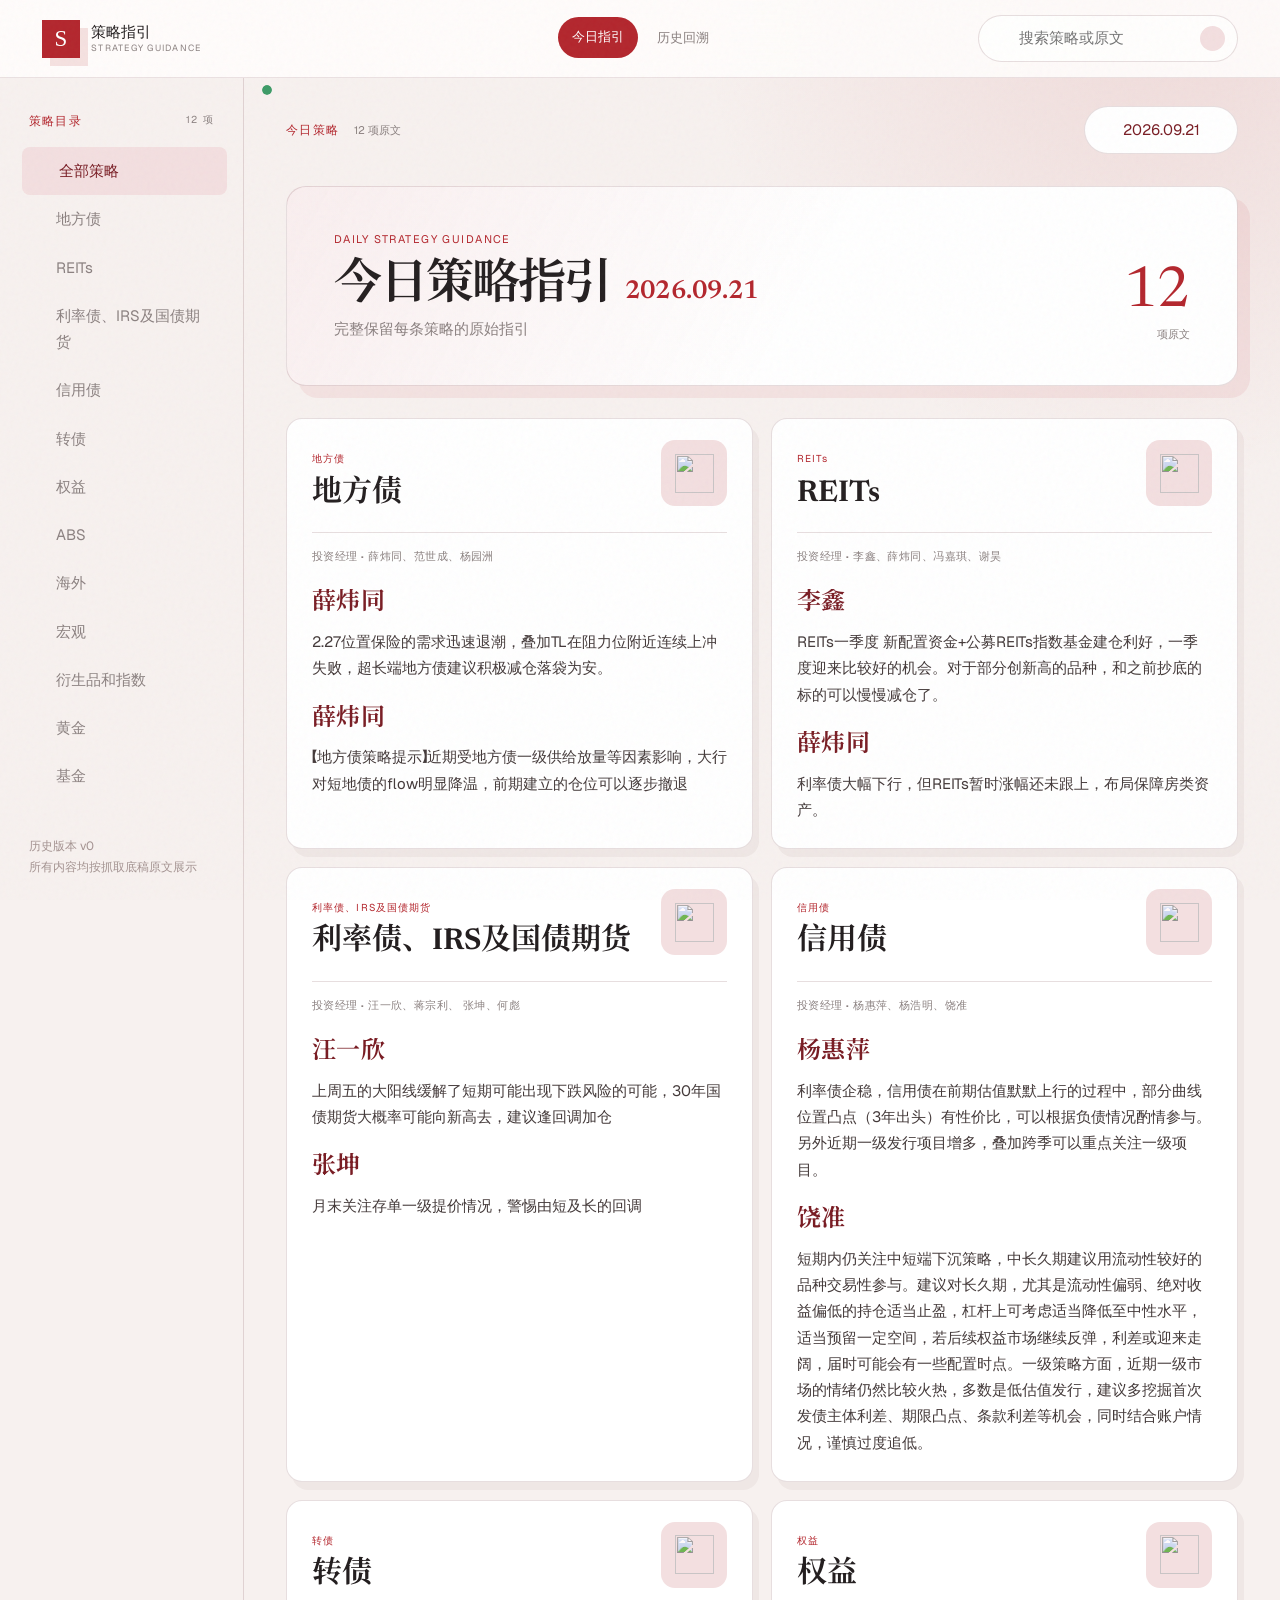
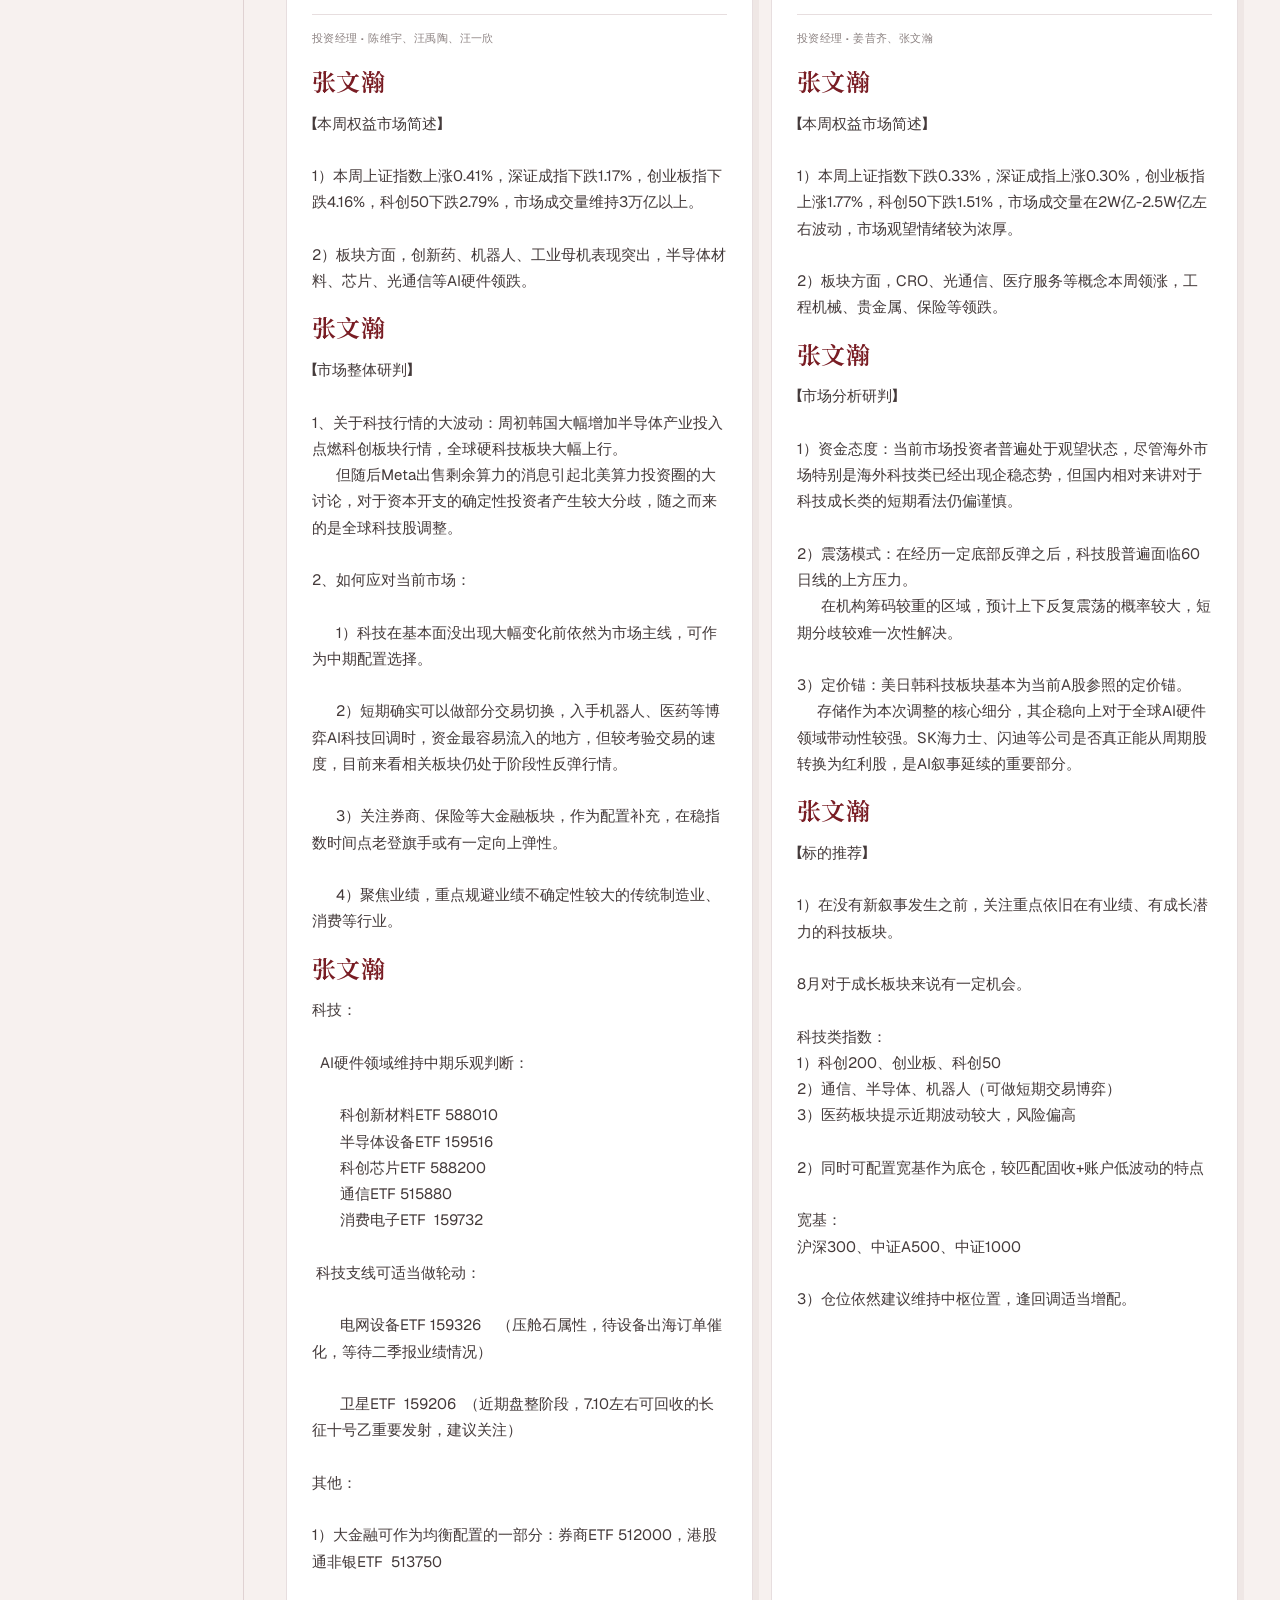
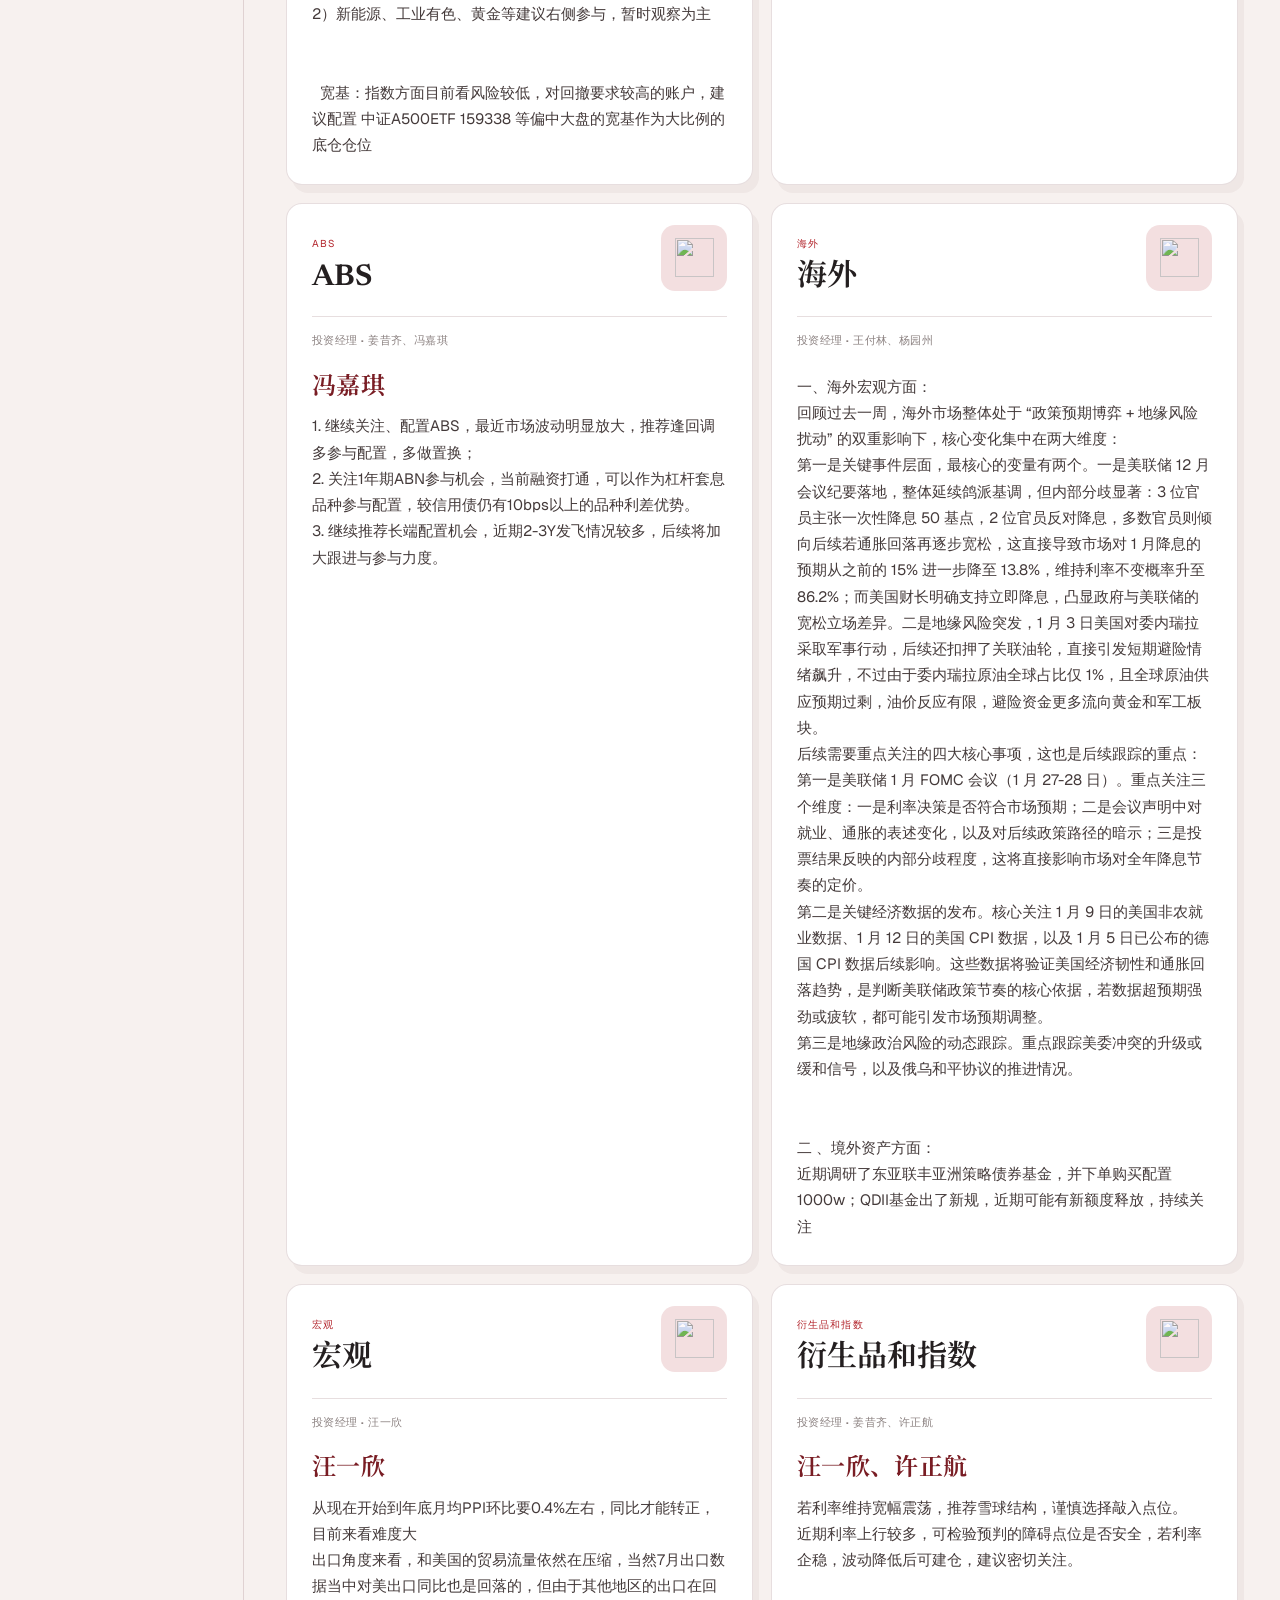
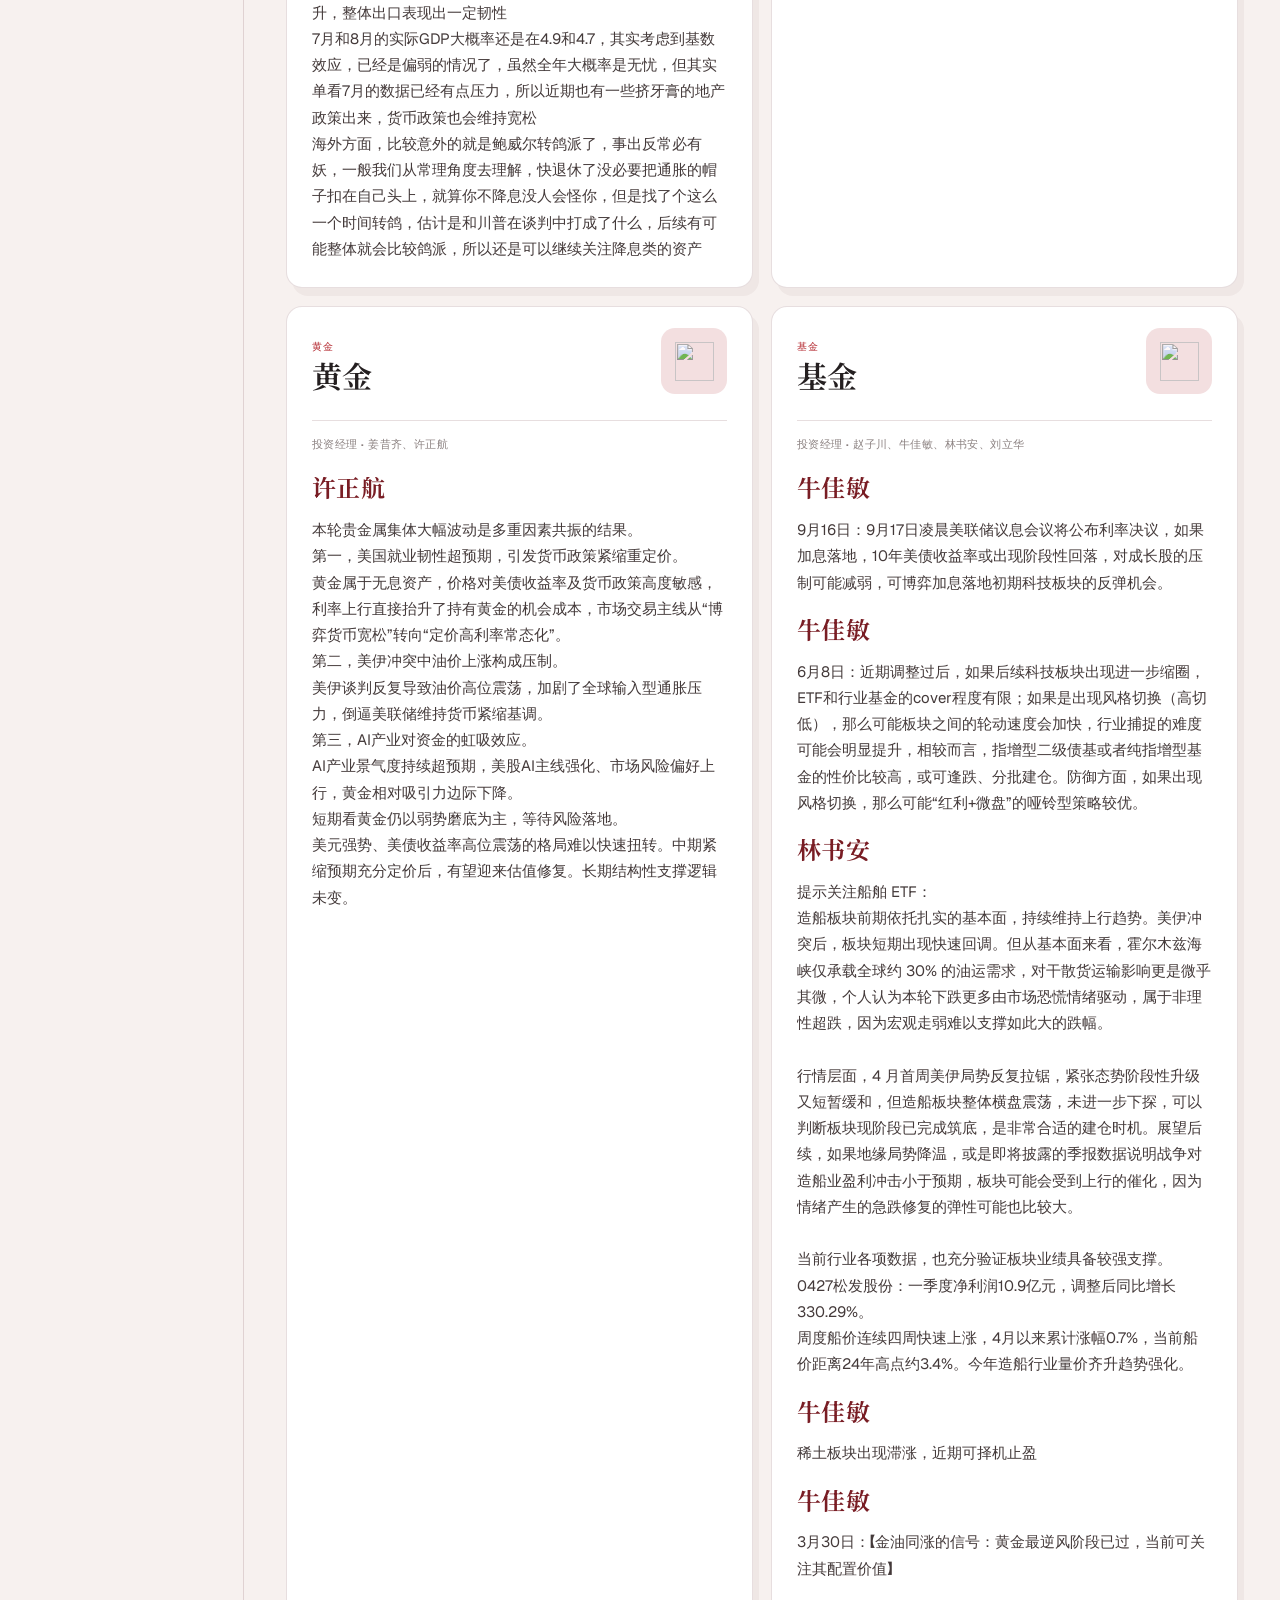
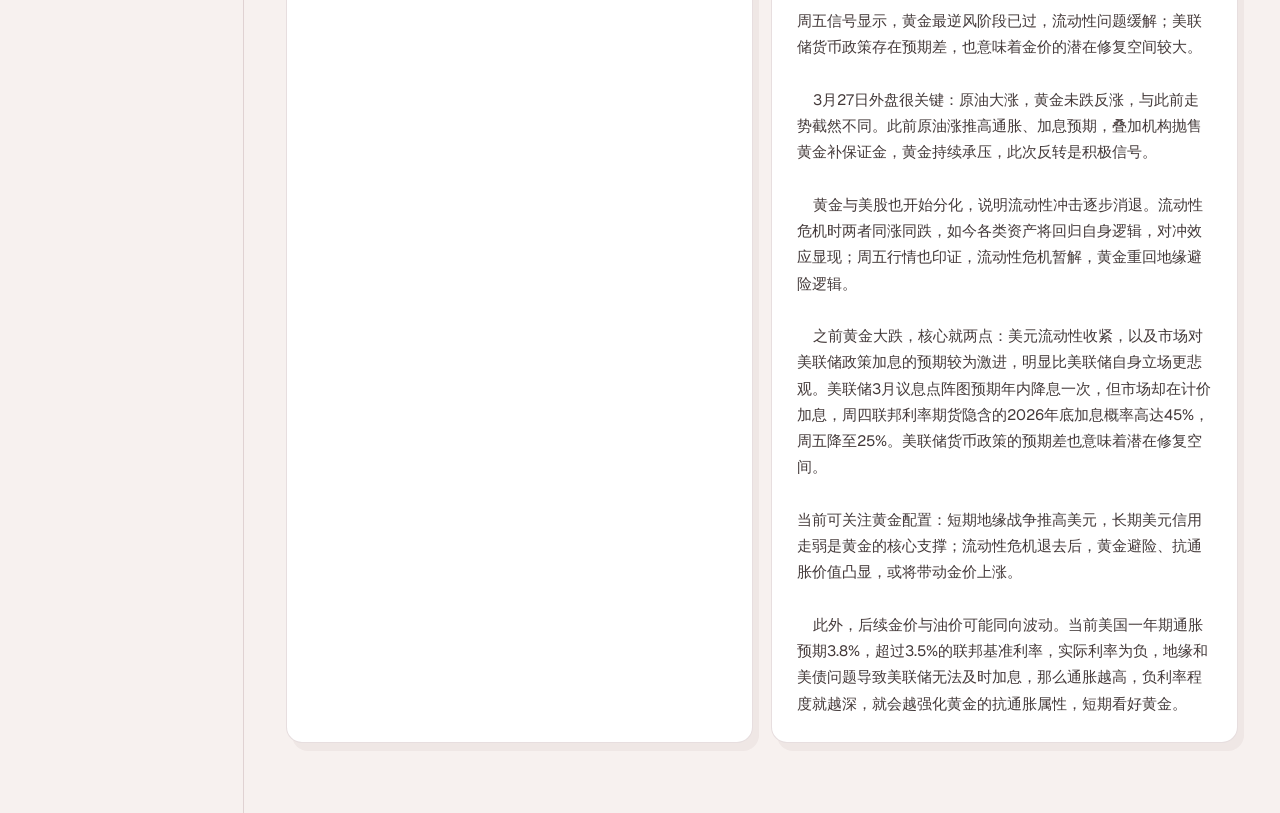
==== commit f0664196: "Separate history calendar and update status lane" ====
--- a/prototype_main/index.html
+++ b/prototype_main/index.html
@@ -11,7 +11,7 @@
   </head>
   <body>
     <div class="noise" aria-hidden="true"></div>
-    <aside id="update-toast" class="update-toast is-checking" aria-live="polite" title="正在检查策略日表"><span class="update-pulse"></span><span id="update-message">正在检查策略日表</span></aside>
+    <div class="update-status-row" aria-label="数据更新状态"><aside id="update-toast" class="update-toast is-checking" aria-live="polite" title="正在检查策略日表"><span class="update-pulse"></span><span id="update-message">正在检查策略日表</span></aside></div>
     <header class="topbar">
       <a class="brand" href="#today"><span class="brand-mark">S</span><span><strong>策略指引</strong><small>STRATEGY GUIDANCE</small></span></a>
       <nav aria-label="主导航"><button data-mode="today" class="is-active">今日指引</button><button data-mode="history">历史回溯</button></nav>
--- a/prototype_main/style.css
+++ b/prototype_main/style.css
@@ -14,3 +14,24 @@
 /* Keep the strategy-history calendar visible while the timeline scrolls. */
 body .calendar-control.is-strategy-history{position:fixed;top:92px;right:max(28px,calc((100vw - 1520px)/2 + 42px));z-index:7}
 @media(max-width:760px){body .calendar-control.is-strategy-history{position:fixed;top:76px;left:12px;right:12px;width:auto;z-index:7}.calendar-control.is-strategy-history .date-calendar{width:100%;box-shadow:0 14px 36px rgba(92,38,41,.14)}}
+body:has(#history-view:not([hidden])) .content{padding-top:0}body:has(#history-view:not([hidden])) .context{min-height:78px;margin-bottom:0;align-items:flex-start}body:has(#history-view:not([hidden])) .context-rule{padding-top:11px}body .calendar-control.is-strategy-history{position:fixed;top:78px;right:max(28px,calc((100vw - 1520px)/2 + 42px));z-index:7}body .update-toast{width:10px;height:10px;display:block}body .update-toast .update-pulse{display:block;width:10px;height:10px;box-shadow:none}body .update-toast:hover,body .update-toast:focus-within{display:flex}
+@media(max-width:760px){body .calendar-control.is-strategy-history{position:fixed;top:66px;left:12px;right:12px;width:auto;z-index:7}body:has(#history-view:not([hidden])) .context{min-height:0}body:has(.calendar-control.is-strategy-history) #history-view .timeline{padding-top:268px}}
+
+/* History calendar is a page-level layer: it deliberately sits above both
+   the small context line and the reading title, rather than joining either
+   layout row.  The reserved context height keeps the title clear of it. */
+body:has(#history-view:not([hidden])) .context{min-height:300px;margin-bottom:0;align-items:flex-start}
+body:has(#history-view:not([hidden])) .context-rule{padding-top:12px}
+body:has(#history-view:not([hidden])) .calendar-control.is-inline{position:fixed;top:78px;right:max(28px,calc((100vw - 1520px)/2 + 42px));z-index:7;width:322px}
+
+/* The health dot has a separate status lane under the navigation. */
+.update-status-row{position:fixed;z-index:8;top:78px;left:0;right:0;height:28px;pointer-events:none}
+.update-status-row .update-toast{position:absolute;top:7px;right:auto;left:max(262px,calc((100vw - 1520px)/2 + 260px));pointer-events:auto}
+
+@media(max-width:760px){
+  body:has(#history-view:not([hidden])) .context{min-height:286px}
+  body:has(#history-view:not([hidden])) .calendar-control.is-inline{top:96px;left:12px;right:12px;width:auto}
+  body:has(.calendar-control.is-strategy-history) #history-view .timeline{padding-top:0}
+  .update-status-row{top:66px;height:30px}
+  .update-status-row .update-toast{top:8px;left:12px}
+}
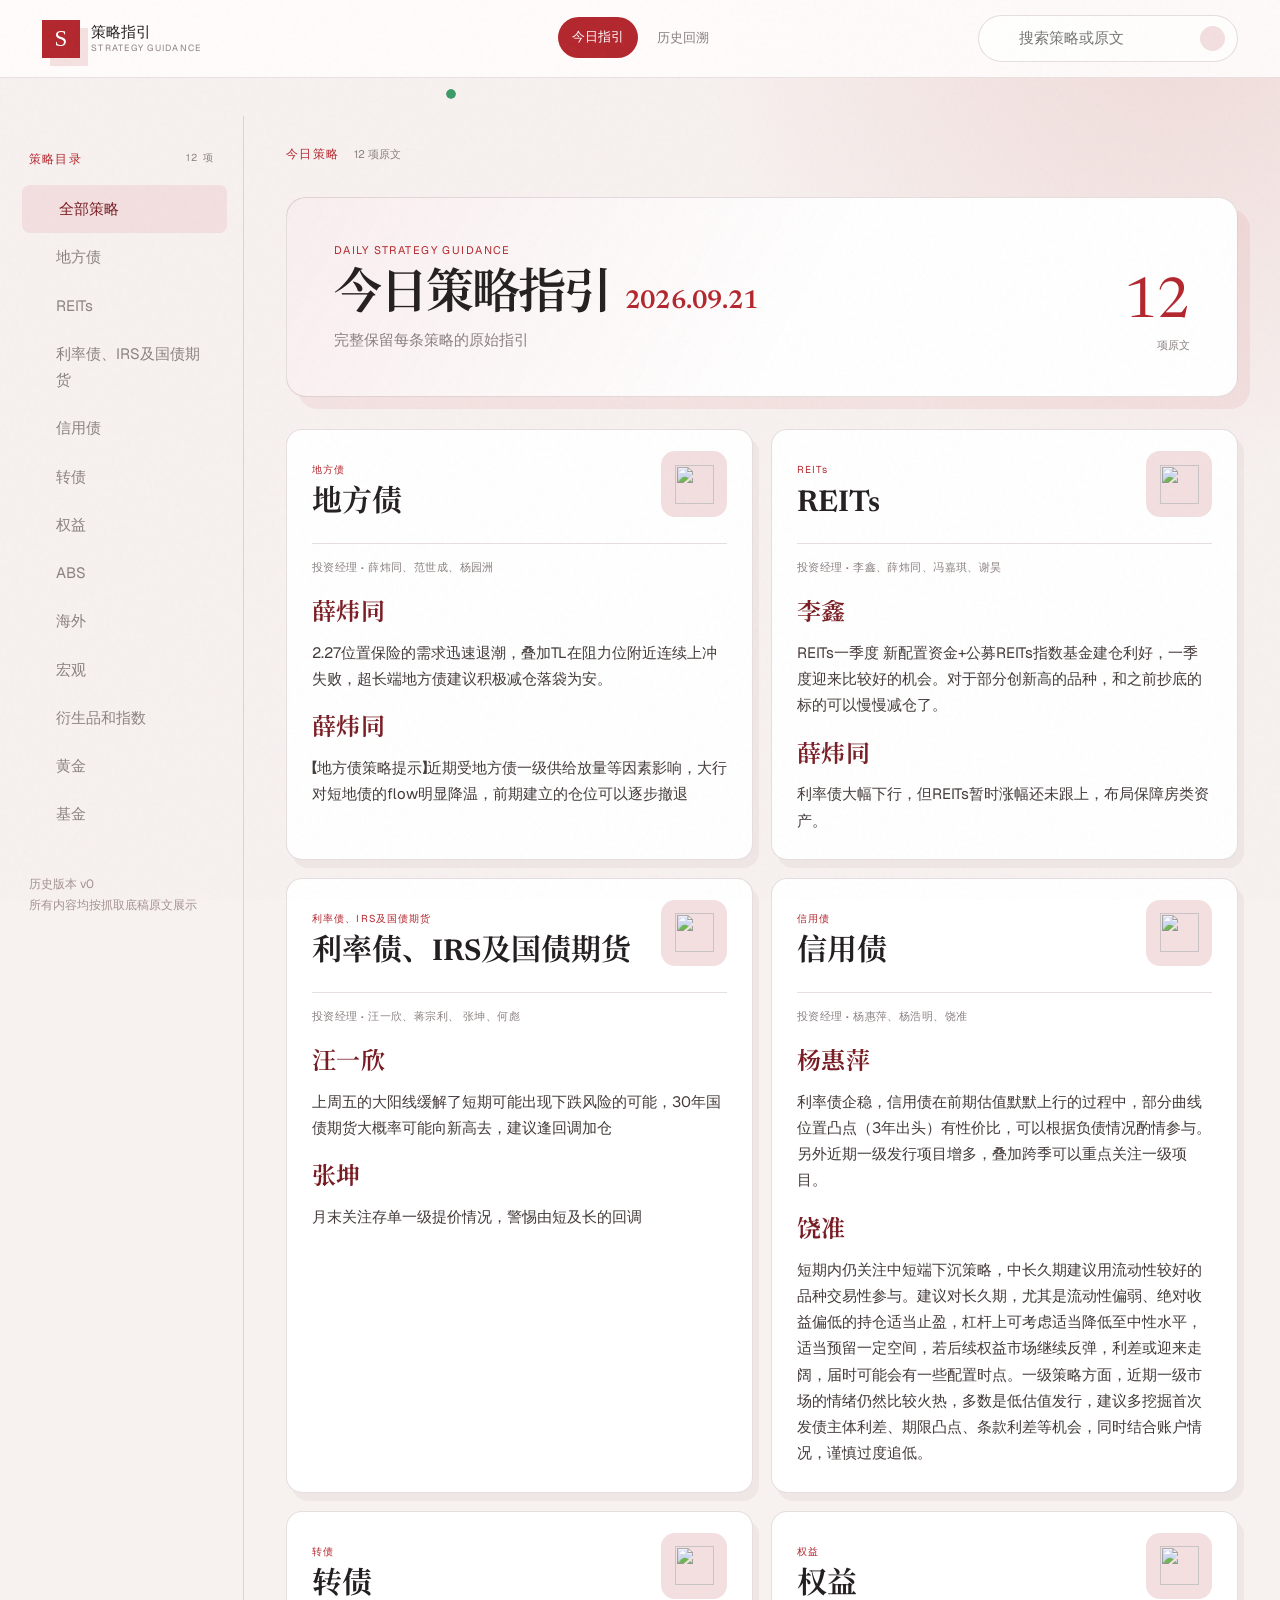
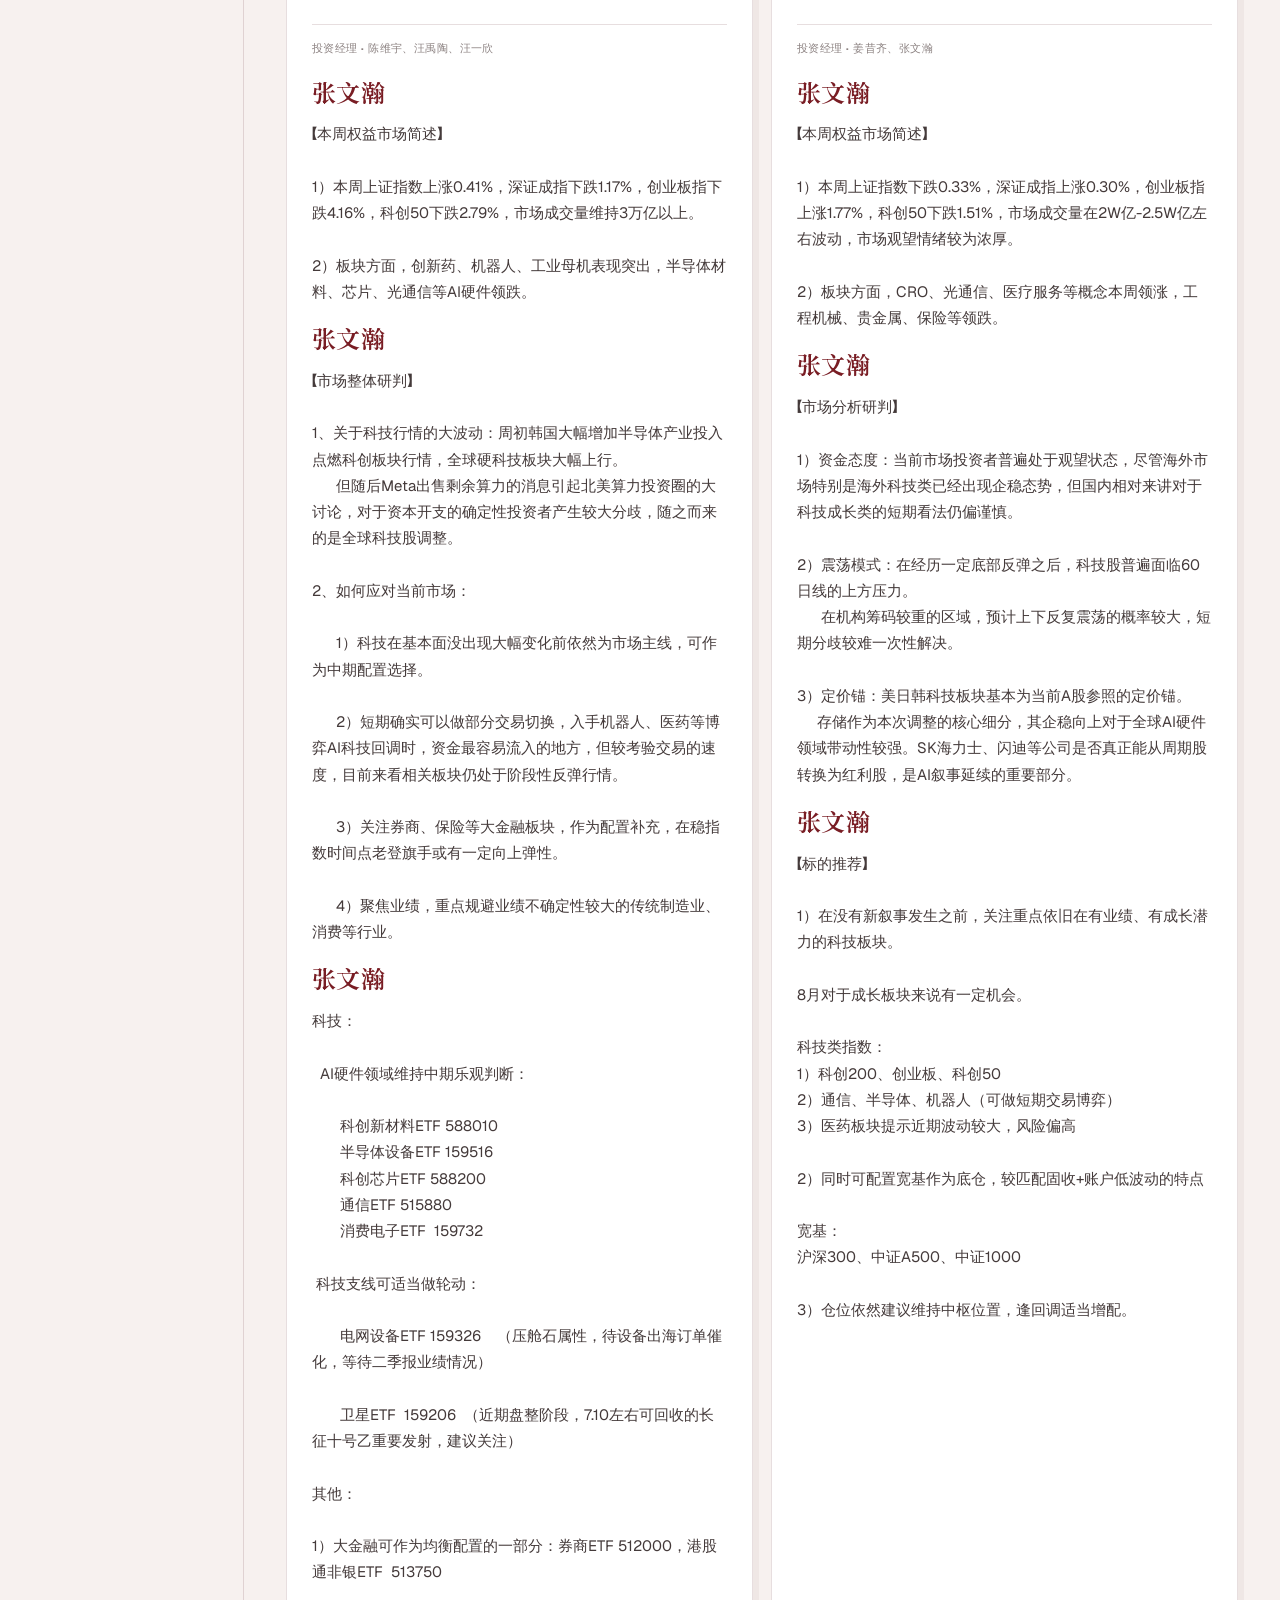
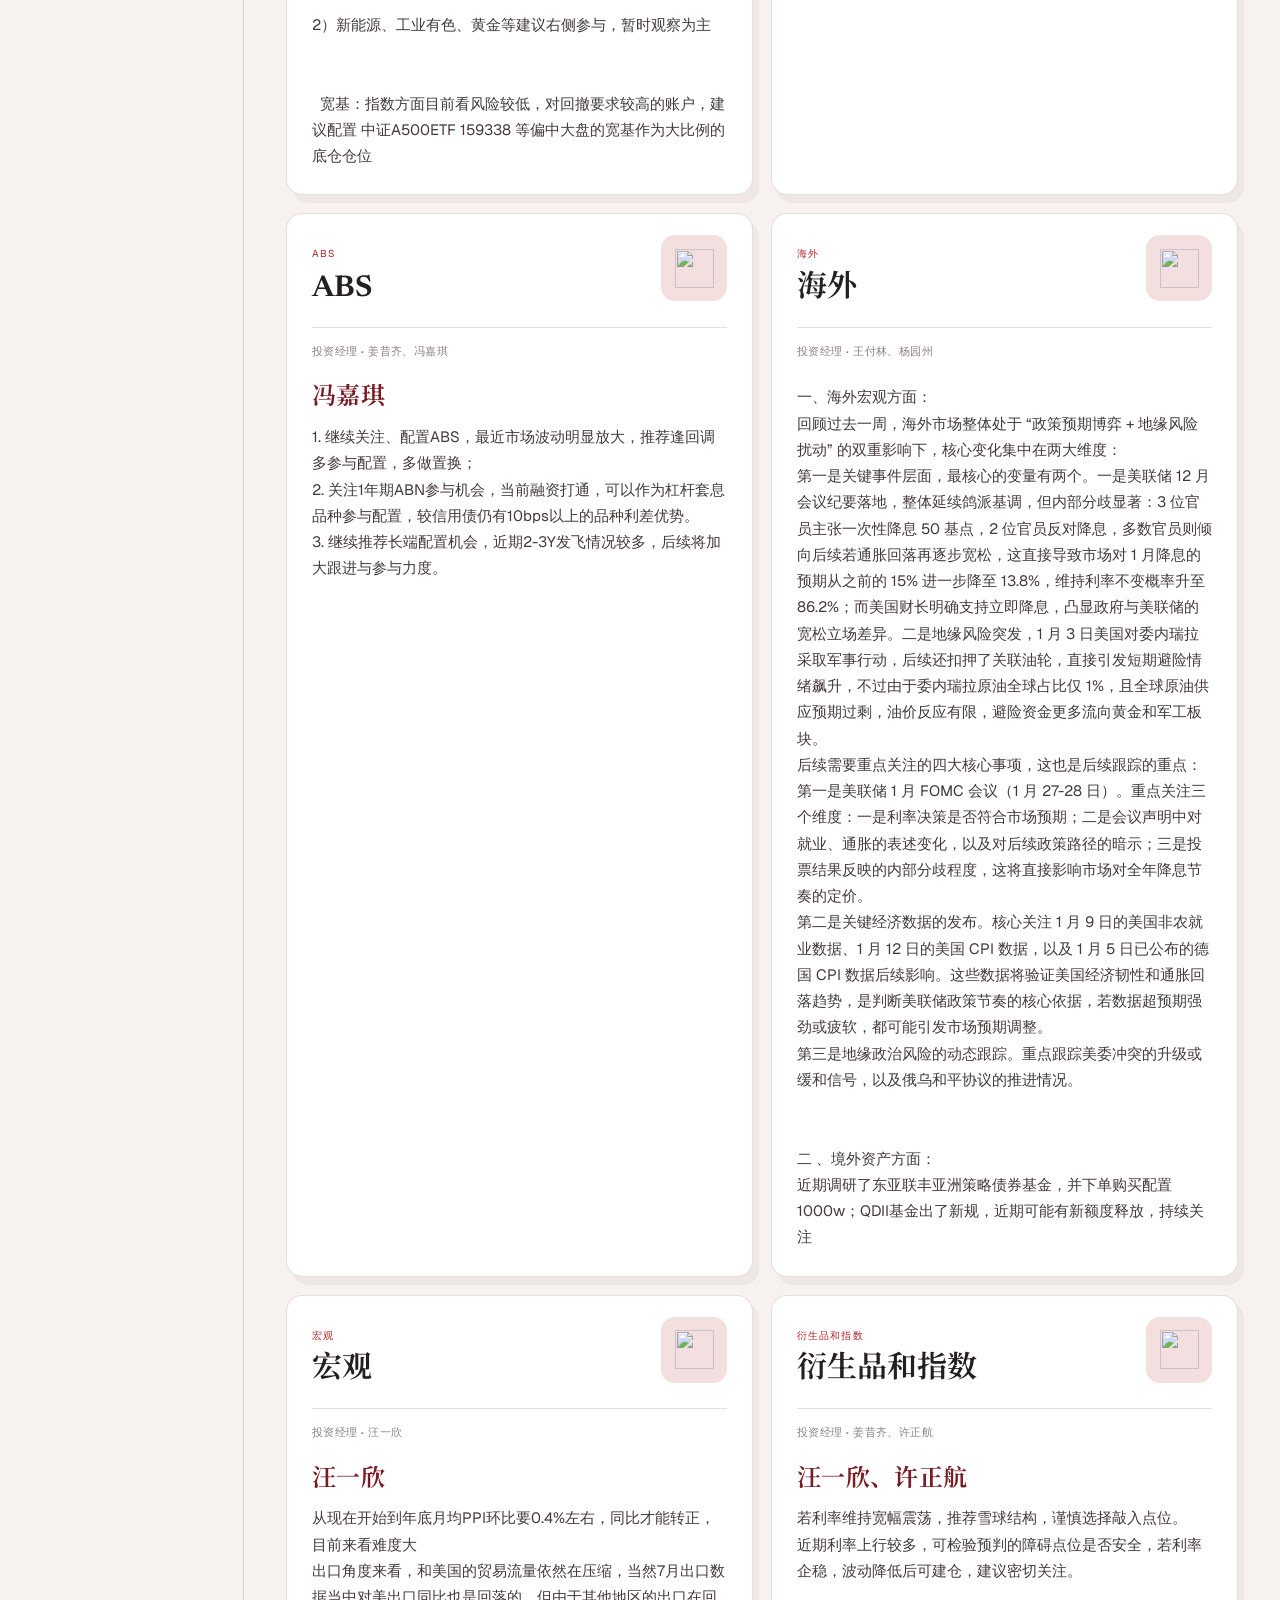
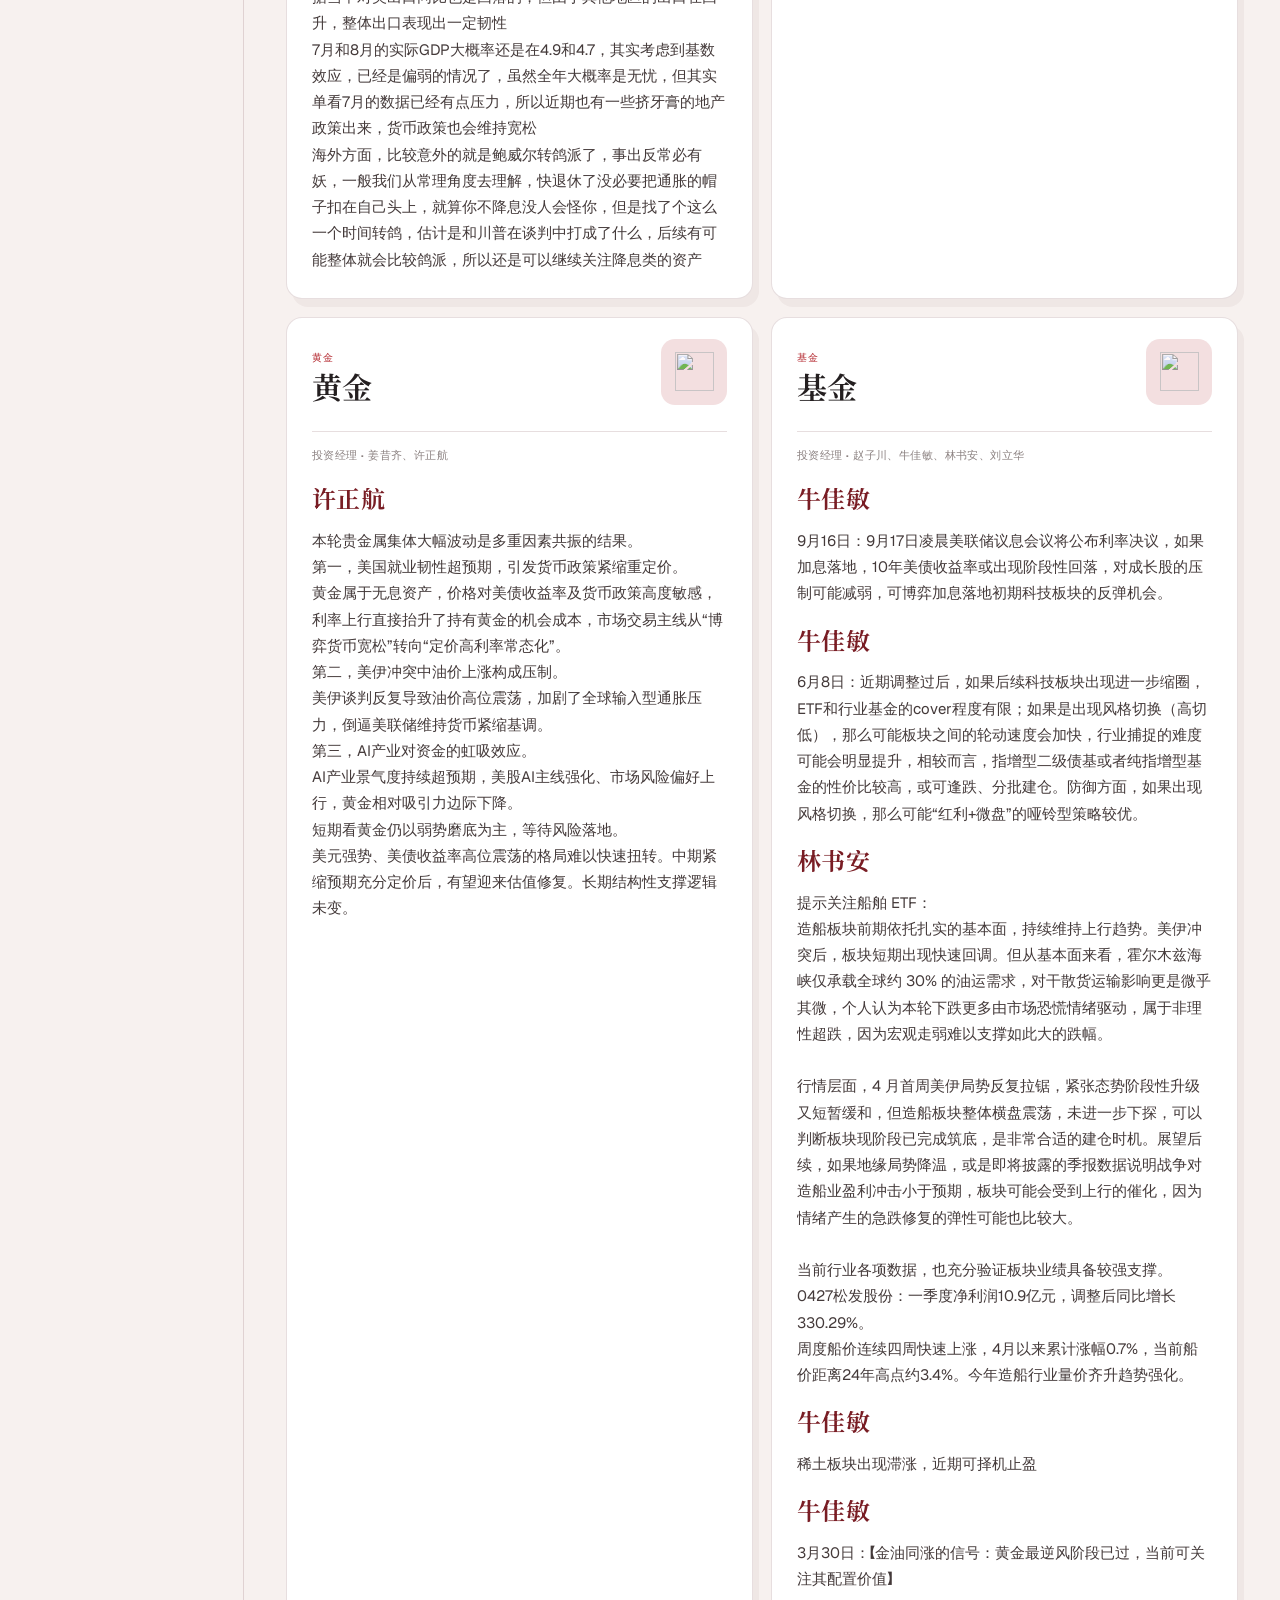
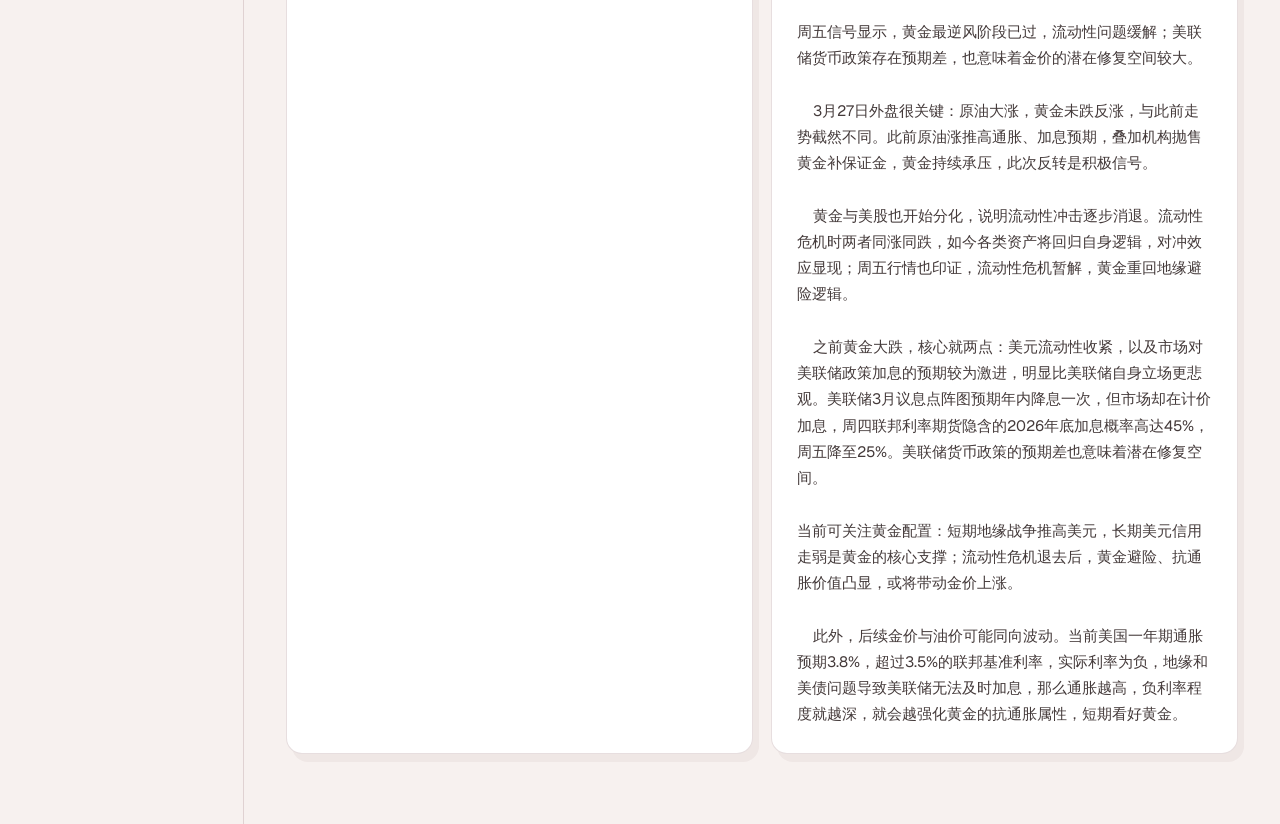
==== commit 1ab639c1: "Separate update status lines and compact indicator" ====
--- a/prototype_main/index.html
+++ b/prototype_main/index.html
@@ -11,7 +11,7 @@
   </head>
   <body>
     <div class="noise" aria-hidden="true"></div>
-    <div class="update-status-row" aria-label="数据更新状态"><aside id="update-toast" class="update-toast is-checking" aria-live="polite" title="正在检查策略日表"><span class="update-pulse"></span><span id="update-message">正在检查策略日表</span></aside></div>
+      <div class="update-status-row" aria-label="数据更新状态"><aside id="update-toast" class="update-toast is-checking" aria-live="polite" title="正在检查策略日表"><span class="update-pulse"></span><span class="update-lines"><span id="update-updated">上次更新：暂无</span><span id="update-checked">上次检查：正在检查</span></span></aside></div>
     <header class="topbar">
       <a class="brand" href="#today"><span class="brand-mark">S</span><span><strong>策略指引</strong><small>STRATEGY GUIDANCE</small></span></a>
       <nav aria-label="主导航"><button data-mode="today" class="is-active">今日指引</button><button data-mode="history">历史回溯</button></nav>
--- a/prototype_main/style.css
+++ b/prototype_main/style.css
@@ -20,18 +20,77 @@
 /* History calendar is a page-level layer: it deliberately sits above both
    the small context line and the reading title, rather than joining either
    layout row.  The reserved context height keeps the title clear of it. */
-body:has(#history-view:not([hidden])) .context{min-height:300px;margin-bottom:0;align-items:flex-start}
+body:has(#history-view:not([hidden])) .context{min-height:326px;margin-bottom:0;align-items:flex-start}
 body:has(#history-view:not([hidden])) .context-rule{padding-top:12px}
-body:has(#history-view:not([hidden])) .calendar-control.is-inline{position:fixed;top:78px;right:max(28px,calc((100vw - 1520px)/2 + 42px));z-index:7;width:322px}
+body:has(#history-view:not([hidden])) .calendar-control.is-inline{position:fixed;top:116px;right:max(28px,calc((100vw - 1520px)/2 + 42px));z-index:7;width:322px}
 
 /* The health dot has a separate status lane under the navigation. */
-.update-status-row{position:fixed;z-index:8;top:78px;left:0;right:0;height:28px;pointer-events:none}
-.update-status-row .update-toast{position:absolute;top:7px;right:auto;left:max(262px,calc((100vw - 1520px)/2 + 260px));pointer-events:auto}
+.update-status-row{position:fixed;z-index:8;top:78px;left:0;right:0;height:32px;pointer-events:none}
+.update-status-row .update-toast{position:absolute;top:8px;right:28px;left:auto;pointer-events:auto}
 
 @media(max-width:760px){
-  body:has(#history-view:not([hidden])) .context{min-height:286px}
-  body:has(#history-view:not([hidden])) .calendar-control.is-inline{top:96px;left:12px;right:12px;width:auto}
+  body:has(#history-view:not([hidden])) .context{min-height:316px}
+  body:has(#history-view:not([hidden])) .calendar-control.is-inline{top:102px;left:12px;right:12px;width:auto}
   body:has(.calendar-control.is-strategy-history) #history-view .timeline{padding-top:0}
   .update-status-row{top:66px;height:30px}
   .update-status-row .update-toast{top:8px;left:12px}
 }
+
+/* Compact status indicator: the dot lives in the top-right corner and the
+   details expand in place without reserving a full-width page row. */
+.update-status-row{position:fixed!important;z-index:48!important;top:78px!important;left:auto!important;right:24px!important;width:240px!important;height:38px!important;pointer-events:none!important;background:transparent!important;border:0!important;backdrop-filter:none!important}
+.update-status-row .update-toast{position:absolute!important;top:11px!important;right:0!important;left:auto!important;display:flex!important;align-items:center!important;gap:9px!important;width:10px!important;height:10px!important;min-width:0!important;padding:0!important;overflow:hidden!important;border:0!important;border-radius:999px!important;background:transparent!important;box-shadow:none!important;pointer-events:auto!important;transition:width .34s cubic-bezier(.16,1,.3,1),height .34s cubic-bezier(.16,1,.3,1),padding .34s cubic-bezier(.16,1,.3,1),background .34s ease,box-shadow .34s ease}
+.update-status-row .update-toast:hover,.update-status-row .update-toast:focus-within{width:240px!important;height:42px!important;padding:7px 11px!important;border:1px solid var(--line)!important;background:rgba(255,253,252,.98)!important;box-shadow:0 12px 30px rgba(92,38,41,.12)!important}
+.update-status-row .update-pulse{display:block!important;flex:0 0 10px!important;width:10px!important;height:10px!important;margin:0!important;box-shadow:none!important}
+.update-lines{display:grid;gap:1px;min-width:0;opacity:0;white-space:nowrap;transform:translateX(6px);transition:opacity .2s ease .08s,transform .28s cubic-bezier(.16,1,.3,1) .04s}
+.update-status-row .update-toast:hover .update-lines,.update-status-row .update-toast:focus-within .update-lines{opacity:1;transform:translateX(0)}
+.update-lines span{overflow:hidden;text-overflow:ellipsis;color:var(--muted);font-size:10px;line-height:1.35}
+.update-lines span:first-child{color:var(--red-deep);font-weight:700}
+@media(max-width:760px){.update-status-row{top:66px!important;right:14px!important;width:210px!important}.update-status-row .update-toast:hover,.update-status-row .update-toast:focus-within{width:min(210px,calc(100vw - 28px))!important}}
+
+/* History keeps two independent layers below the navigation: a narrow update
+   status lane, then the full calendar panel.  Neither participates in the
+   title row or in the timeline's scrolling container. */
+body:has(#history-view:not([hidden])) .content{padding-top:38px}
+body:has(#history-view:not([hidden])) .context{min-height:350px;margin-bottom:0}
+body:has(#history-view:not([hidden])) .calendar-control.is-inline{position:fixed;top:126px;right:max(28px,calc((100vw - 1520px)/2 + 42px));z-index:47;display:block;width:322px;padding:14px;border:1px solid var(--line);border-radius:16px;background:rgba(255,253,252,.94);box-shadow:0 18px 45px rgba(92,38,41,.13);backdrop-filter:blur(16px)}
+body:has(#history-view:not([hidden])) .calendar-control.is-inline .date-calendar{position:static;display:block;width:100%;padding:0;border:0;border-radius:0;background:transparent;box-shadow:none}
+.update-status-row{position:fixed!important;z-index:48!important;top:78px!important;right:0;left:0;height:38px!important;pointer-events:none;background:rgba(255,253,252,.86);border-bottom:1px solid rgba(92,38,41,.08);backdrop-filter:blur(14px)}
+.update-status-row .update-toast{position:absolute!important;top:10px!important;right:28px!important;left:auto!important;pointer-events:auto}
+@media(max-width:760px){
+  body:has(#history-view:not([hidden])) .content{padding-top:36px}
+  body:has(#history-view:not([hidden])) .context{min-height:286px}
+  body:has(#history-view:not([hidden])) .context-rule{display:none}
+  body:has(#history-view:not([hidden])) .calendar-control.is-inline{top:110px;right:12px;left:12px;width:auto}
+  .update-status-row{top:66px!important;height:36px!important}
+  .update-status-row .update-toast{top:10px!important;right:14px!important;left:auto!important}
+}
+
+/* Stable layout: reserve a narrow status lane only over the main column.  It
+   never covers the sidebar; the dot expands left within its own empty lane. */
+.workspace{padding-top:38px}
+.update-status-row{position:fixed!important;z-index:48!important;top:78px!important;left:max(244px,calc((100vw - 1520px)/2 + 244px))!important;right:0!important;height:38px!important;background:transparent!important;border:0!important;backdrop-filter:none!important;pointer-events:none}
+.update-status-row .update-toast{position:absolute!important;top:11px!important;right:28px!important;left:auto!important;display:flex!important;align-items:center;width:10px;height:10px;min-width:0;padding:0;overflow:hidden;border:0;background:transparent;box-shadow:none;pointer-events:auto;transition:width .38s cubic-bezier(.16,1,.3,1),height .38s cubic-bezier(.16,1,.3,1),padding .38s cubic-bezier(.16,1,.3,1),background .38s cubic-bezier(.16,1,.3,1),box-shadow .38s cubic-bezier(.16,1,.3,1)}
+.update-status-row .update-toast:hover,.update-status-row .update-toast:focus-within{width:270px;height:32px;padding:7px 11px;border:1px solid var(--line);background:rgba(255,253,252,.97);box-shadow:0 12px 30px rgba(92,38,41,.12)}
+.update-status-row .update-toast .update-pulse{display:block;flex:0 0 10px;width:10px;height:10px;margin:0;box-shadow:none}
+.update-status-row .update-toast #update-message{display:block;min-width:0;margin-left:9px;opacity:0;white-space:nowrap;transform:translateX(6px);transition:opacity .2s ease .1s,transform .3s cubic-bezier(.16,1,.3,1) .05s}
+.update-status-row .update-toast:hover #update-message,.update-status-row .update-toast:focus-within #update-message{opacity:1;transform:translateX(0)}
+
+/* Restore the original date dropdown, including on the history page. */
+body:has(#history-view:not([hidden])) .content{padding-top:28px}
+body:has(#history-view:not([hidden])) .context{min-height:0;margin-bottom:32px;align-items:center}
+body:has(#history-view:not([hidden])) .context-rule{display:flex;padding-top:0}
+body:has(#history-view:not([hidden])) .calendar-control{position:relative;top:auto;right:auto;left:auto;width:auto;padding:0;border:0;border-radius:0;background:transparent;box-shadow:none;backdrop-filter:none}
+body:has(#history-view:not([hidden])) .calendar-control .date-calendar:not([hidden]){position:absolute;display:block;width:258px;padding:14px;border:1px solid var(--line);border-radius:16px;background:#fff;box-shadow:0 18px 45px rgba(92,38,41,.13)}
+.calendar-control .date-calendar[hidden]{display:none!important}
+.calendar-control[hidden]{display:none!important}
+@media(max-width:900px){.workspace{padding-top:36px}}
+@media(max-width:760px){
+  .workspace{padding-top:36px}
+  .update-status-row{top:66px!important;left:0!important;right:0!important;height:36px!important}
+  .update-status-row .update-toast{top:11px!important;right:14px!important;left:auto!important}
+  .update-status-row .update-toast:hover,.update-status-row .update-toast:focus-within{width:min(270px,calc(100vw - 28px))}
+  body:has(#history-view:not([hidden])) .content{padding-top:18px}
+  body:has(#history-view:not([hidden])) .context{min-height:0;margin-bottom:24px;align-items:flex-start}
+  body:has(#history-view:not([hidden])) .context-rule{display:flex}
+}
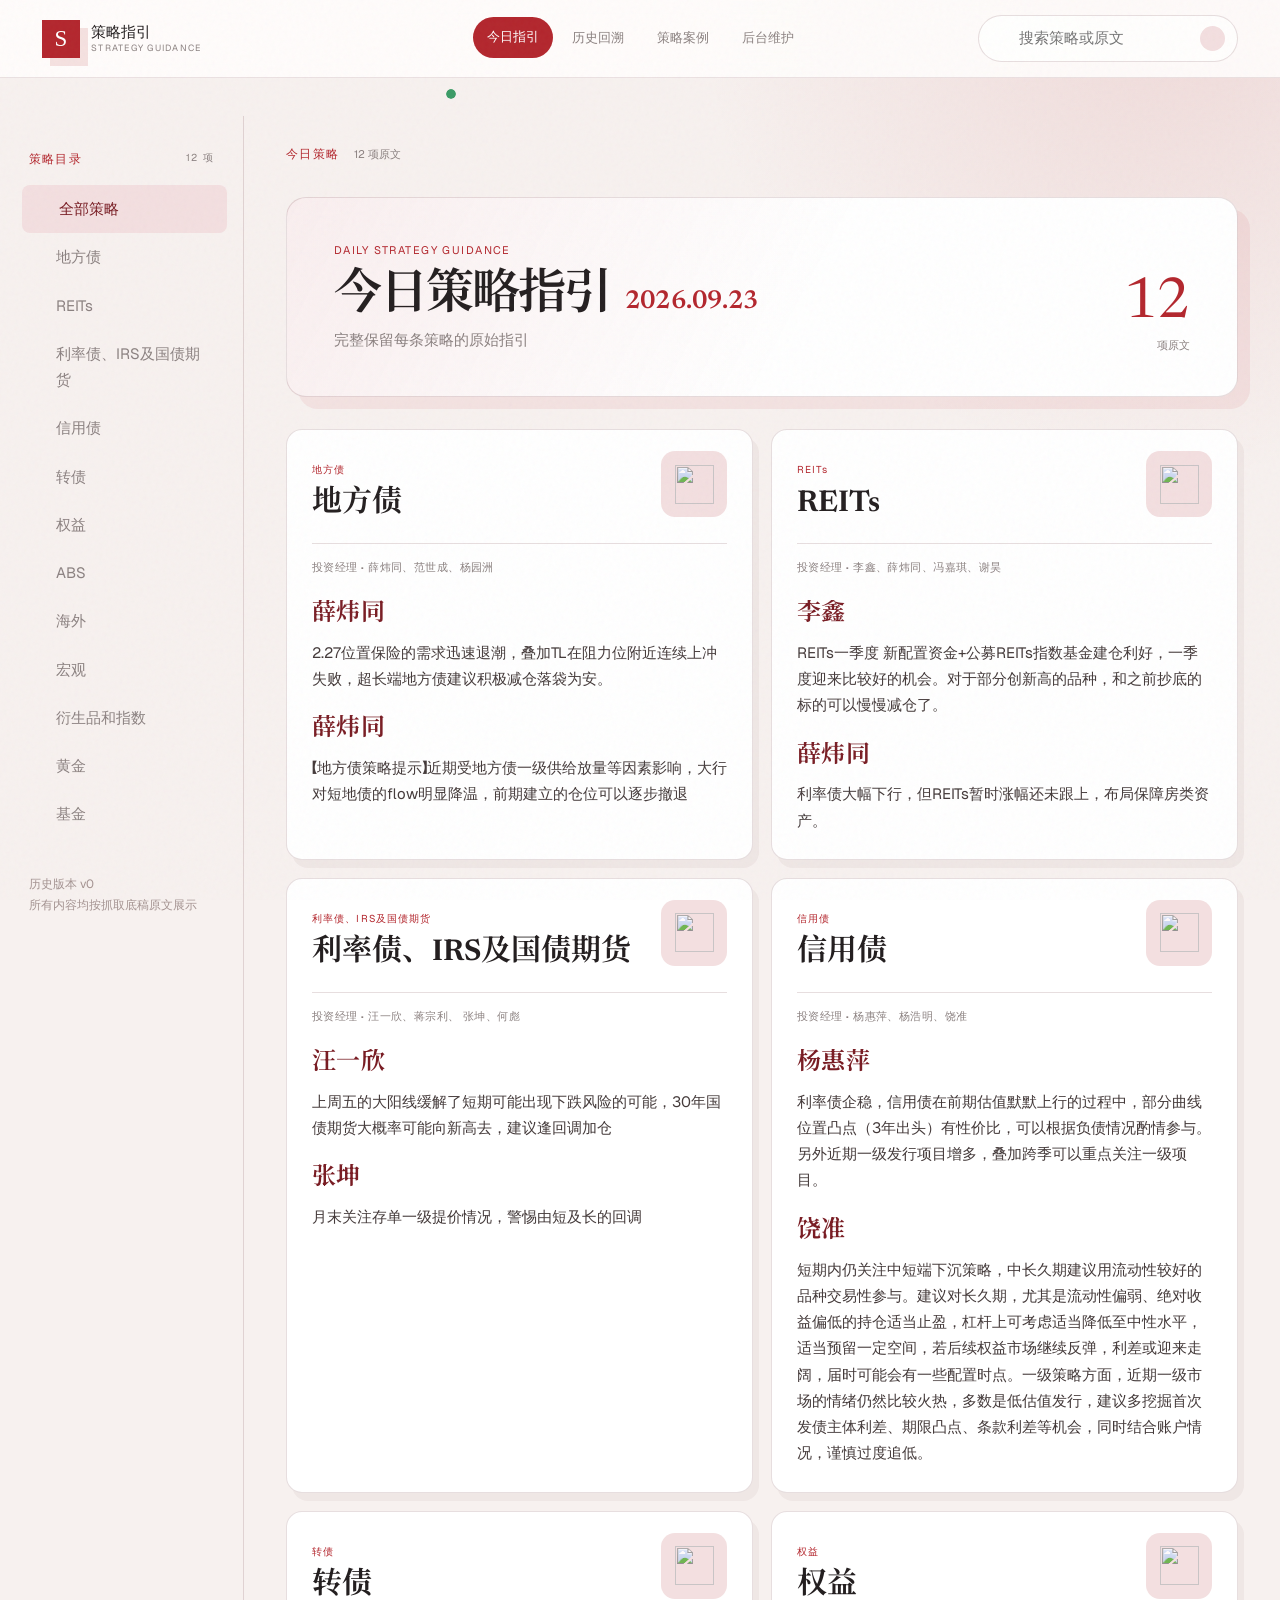
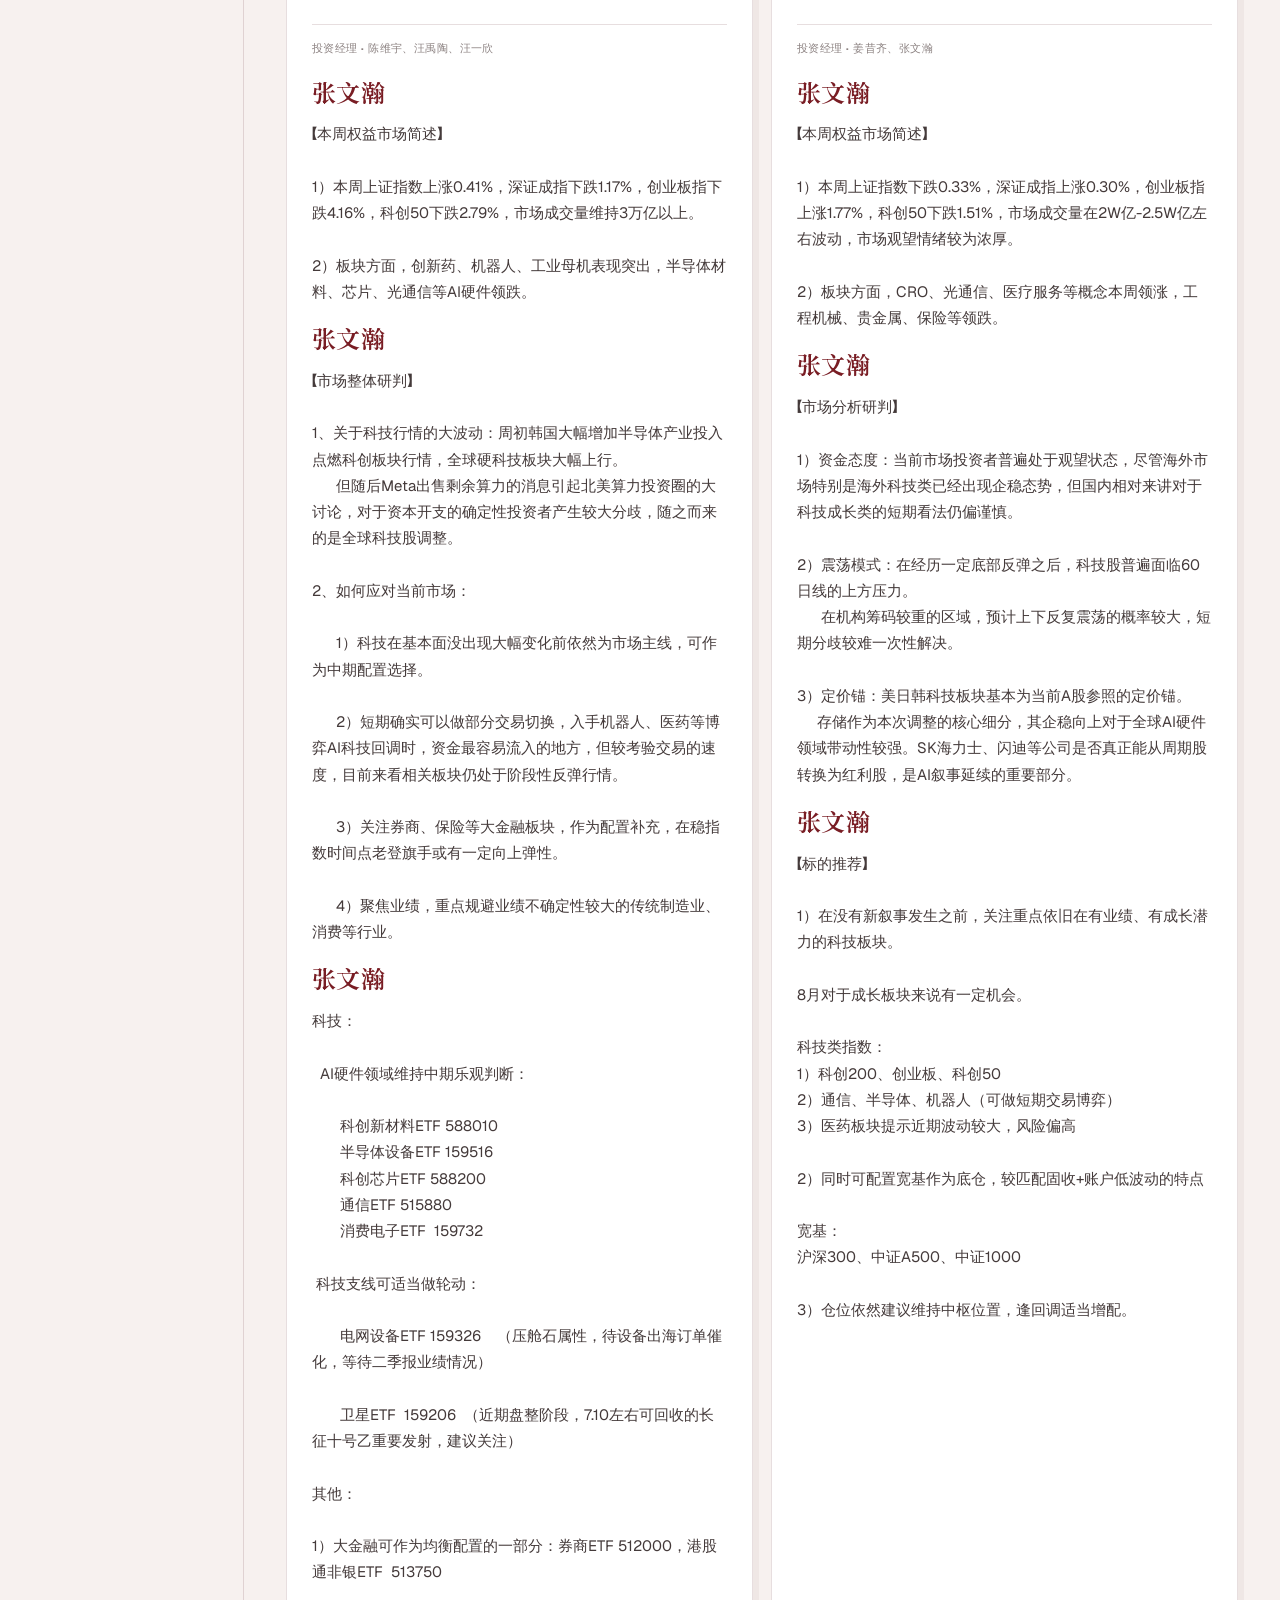
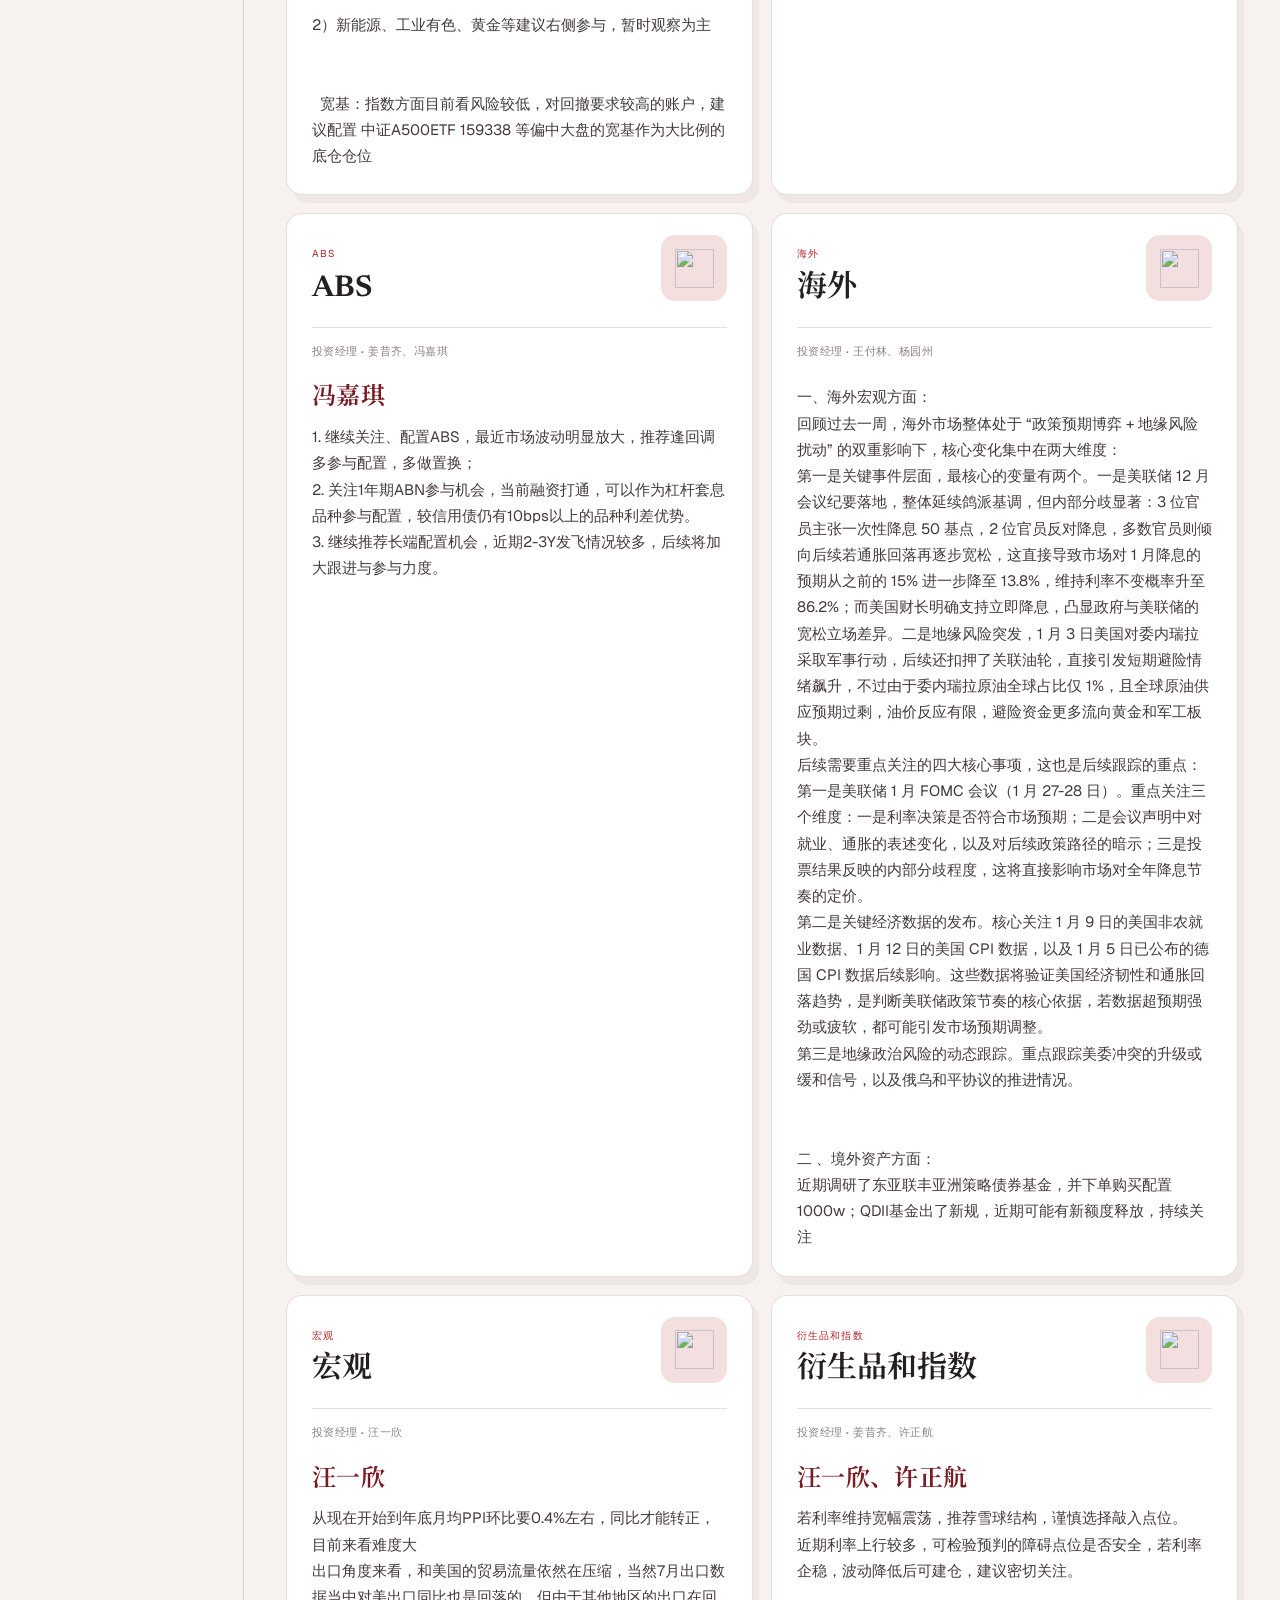
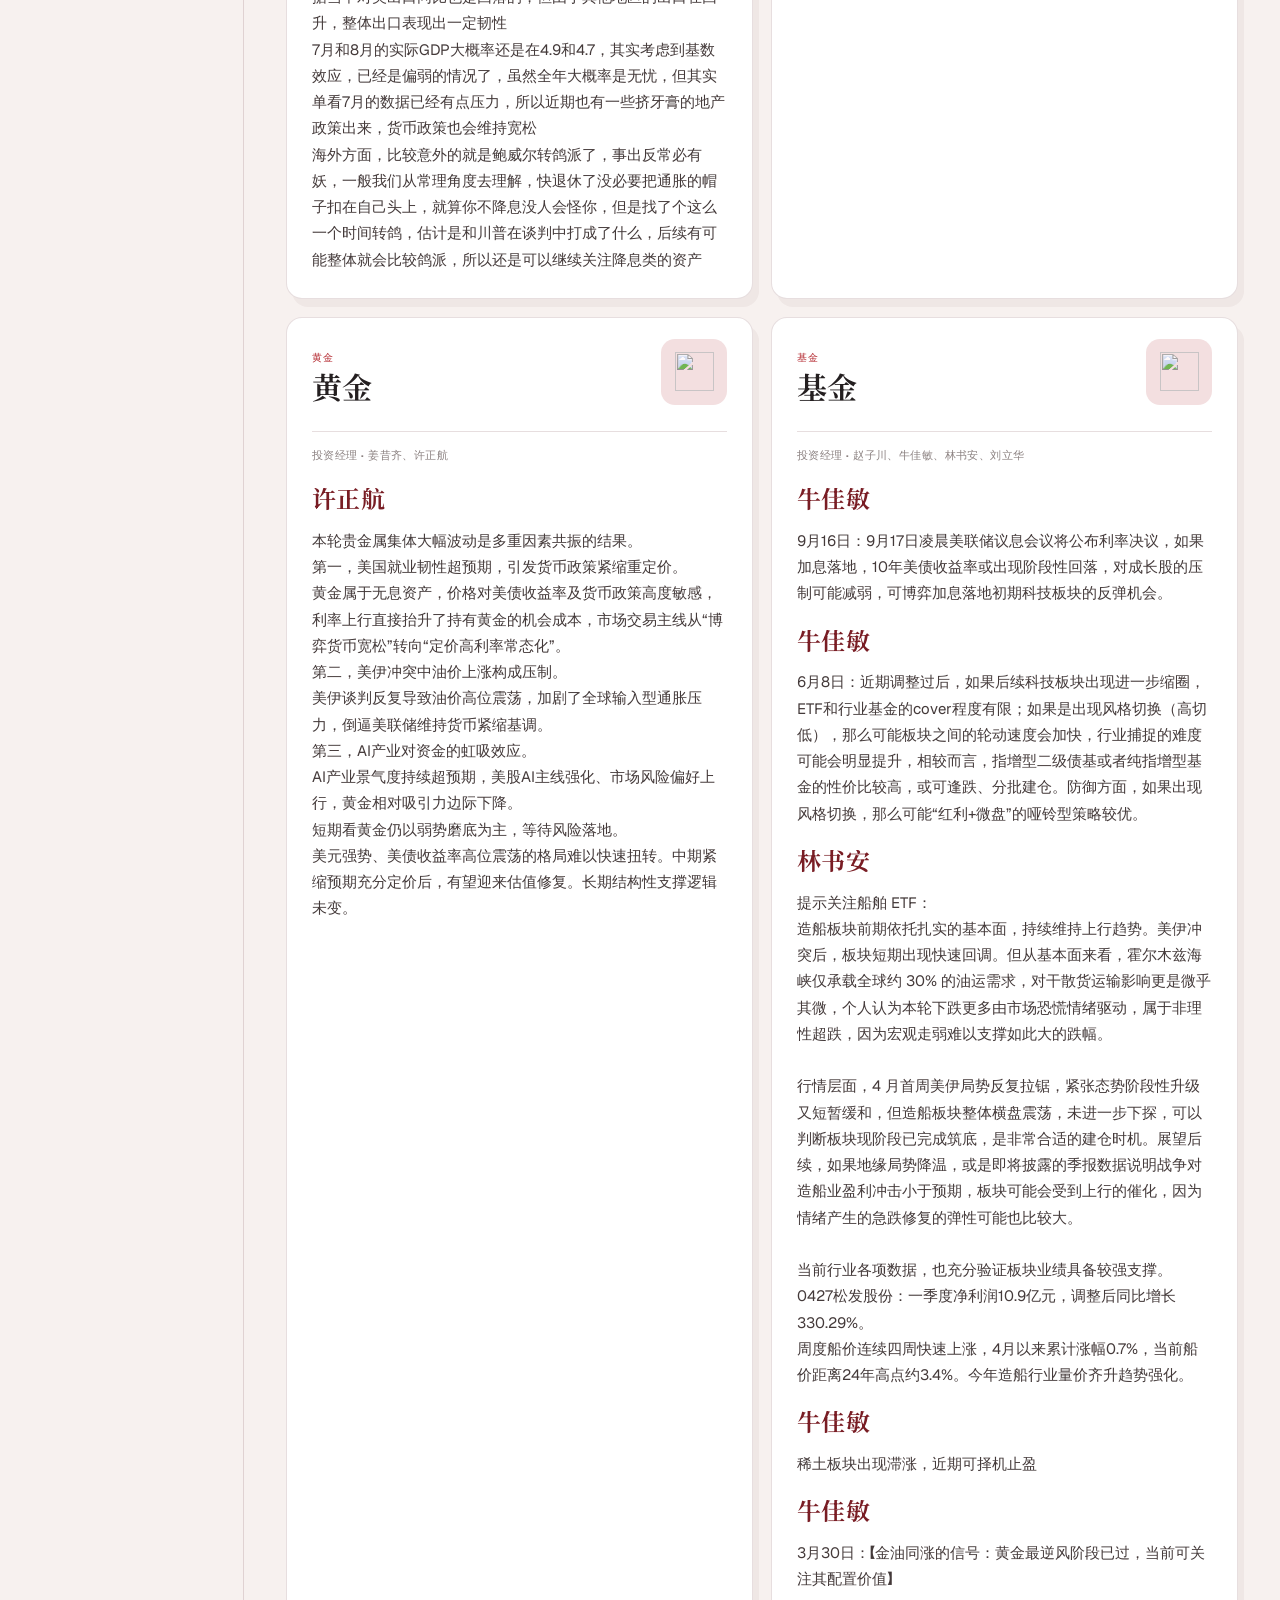
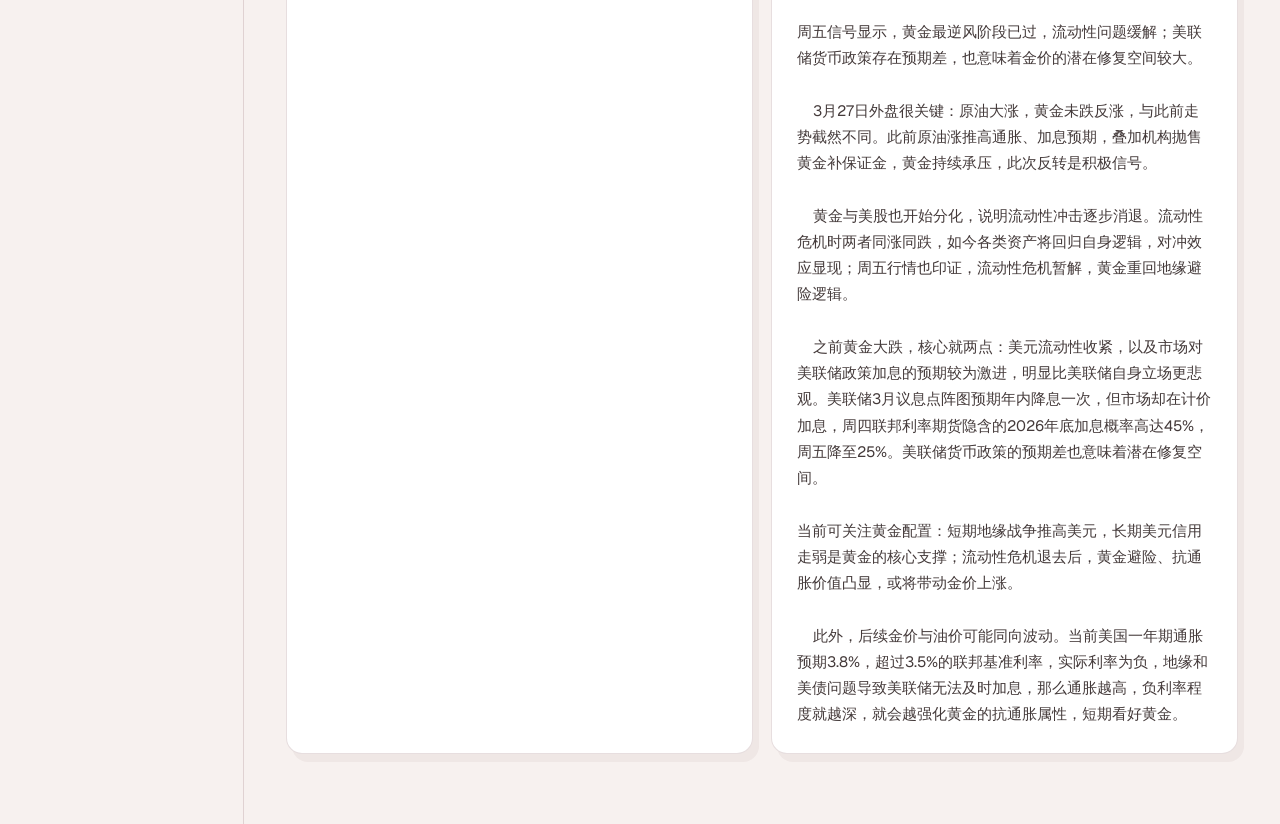
==== commit 5d6d1f25: "feat: add Supabase-backed strategy cases and admin pages" ====
--- a/prototype_main/index.html
+++ b/prototype_main/index.html
@@ -13,8 +13,8 @@
     <div class="noise" aria-hidden="true"></div>
       <div class="update-status-row" aria-label="数据更新状态"><aside id="update-toast" class="update-toast is-checking" aria-live="polite" title="正在检查策略日表"><span class="update-pulse"></span><span class="update-lines"><span id="update-updated">上次更新：暂无</span><span id="update-checked">上次检查：正在检查</span></span></aside></div>
     <header class="topbar">
-      <a class="brand" href="#today"><span class="brand-mark">S</span><span><strong>策略指引</strong><small>STRATEGY GUIDANCE</small></span></a>
-      <nav aria-label="主导航"><button data-mode="today" class="is-active">今日指引</button><button data-mode="history">历史回溯</button></nav>
+      <button class="brand" type="button" aria-label="返回今日指引"><span class="brand-mark">S</span><span><strong>策略指引</strong><small>STRATEGY GUIDANCE</small></span></button>
+      <nav aria-label="主导航"><button type="button" data-mode="today" class="is-active">今日指引</button><button type="button" data-mode="history">历史回溯</button><a class="nav-case-link" href="/cases" target="_top">策略案例</a><a class="nav-case-link" href="/admin" target="_blank" rel="noopener">后台维护</a></nav>
       <form class="search" id="search-form" role="search" aria-label="搜索策略或原文"><img src="https://fonts.gstatic.com/s/i/short-term/release/materialsymbolsrounded/search/default/24px.svg" alt="" /><input id="search-input" type="search" placeholder="搜索策略或原文" /><button type="submit" aria-label="执行搜索"><img src="https://fonts.gstatic.com/s/i/short-term/release/materialsymbolsrounded/arrow_forward/default/24px.svg" alt="" /></button></form>
     </header>
     <main class="workspace">
--- a/prototype_main/style.css
+++ b/prototype_main/style.css
@@ -39,11 +39,11 @@
 /* Compact status indicator: the dot lives in the top-right corner and the
    details expand in place without reserving a full-width page row. */
 .update-status-row{position:fixed!important;z-index:48!important;top:78px!important;left:auto!important;right:24px!important;width:240px!important;height:38px!important;pointer-events:none!important;background:transparent!important;border:0!important;backdrop-filter:none!important}
-.update-status-row .update-toast{position:absolute!important;top:11px!important;right:0!important;left:auto!important;display:flex!important;align-items:center!important;gap:9px!important;width:10px!important;height:10px!important;min-width:0!important;padding:0!important;overflow:hidden!important;border:0!important;border-radius:999px!important;background:transparent!important;box-shadow:none!important;pointer-events:auto!important;transition:width .34s cubic-bezier(.16,1,.3,1),height .34s cubic-bezier(.16,1,.3,1),padding .34s cubic-bezier(.16,1,.3,1),background .34s ease,box-shadow .34s ease}
-.update-status-row .update-toast:hover,.update-status-row .update-toast:focus-within{width:240px!important;height:42px!important;padding:7px 11px!important;border:1px solid var(--line)!important;background:rgba(255,253,252,.98)!important;box-shadow:0 12px 30px rgba(92,38,41,.12)!important}
+.update-status-row .update-toast{position:absolute!important;top:11px!important;right:0!important;left:auto!important;display:flex!important;align-items:center!important;gap:9px!important;width:10px!important;height:10px!important;min-width:0!important;padding:0!important;overflow:hidden!important;border:0!important;border-radius:999px!important;background:transparent!important;box-shadow:none!important;pointer-events:auto!important;transition:width .34s cubic-bezier(.16,1,.3,1),height .34s cubic-bezier(.16,1,.3,1),padding .34s cubic-bezier(.16,1,.3,1),background .34s ease,box-shadow .34s ease;transition-delay:2s}
+.update-status-row .update-toast:hover,.update-status-row .update-toast:focus-within{width:240px!important;height:42px!important;padding:7px 11px!important;border:1px solid var(--line)!important;background:rgba(255,253,252,.98)!important;box-shadow:0 12px 30px rgba(92,38,41,.12)!important;transition-delay:0s}
 .update-status-row .update-pulse{display:block!important;flex:0 0 10px!important;width:10px!important;height:10px!important;margin:0!important;box-shadow:none!important}
-.update-lines{display:grid;gap:1px;min-width:0;opacity:0;white-space:nowrap;transform:translateX(6px);transition:opacity .2s ease .08s,transform .28s cubic-bezier(.16,1,.3,1) .04s}
-.update-status-row .update-toast:hover .update-lines,.update-status-row .update-toast:focus-within .update-lines{opacity:1;transform:translateX(0)}
+.update-lines{display:grid;gap:1px;min-width:0;opacity:0;white-space:nowrap;transform:translateX(6px);transition:opacity .2s ease,transform .28s cubic-bezier(.16,1,.3,1);transition-delay:1.7s}
+.update-status-row .update-toast:hover .update-lines,.update-status-row .update-toast:focus-within .update-lines{opacity:1;transform:translateX(0);transition-delay:0s}
 .update-lines span{overflow:hidden;text-overflow:ellipsis;color:var(--muted);font-size:10px;line-height:1.35}
 .update-lines span:first-child{color:var(--red-deep);font-weight:700}
 @media(max-width:760px){.update-status-row{top:66px!important;right:14px!important;width:210px!important}.update-status-row .update-toast:hover,.update-status-row .update-toast:focus-within{width:min(210px,calc(100vw - 28px))!important}}
@@ -94,3 +94,18 @@
   body:has(#history-view:not([hidden])) .context{min-height:0;margin-bottom:24px;align-items:flex-start}
   body:has(#history-view:not([hidden])) .context-rule{display:flex}
 }
+/* Shared product navigation: anchors match the existing in-page tabs. */
+.topbar nav a{display:inline-flex;align-items:center;padding:9px 14px;color:var(--muted);border-radius:999px;text-decoration:none;font-size:13px;font-weight:700;white-space:nowrap;transition:color .55s cubic-bezier(.16,1,.3,1),background .55s cubic-bezier(.16,1,.3,1),transform .55s cubic-bezier(.16,1,.3,1)}
+.topbar nav a:hover,.topbar nav a.is-active{color:#fff;background:var(--red);transform:translateY(-1px)}
+@media(max-width:1200px){.topbar{gap:12px;padding:0 20px}.topbar nav a,.topbar nav button{padding:8px 9px;font-size:11px}.search{width:205px}}
+@media(max-width:760px){.topbar{grid-template-columns:auto minmax(0,1fr);height:auto;min-height:66px;row-gap:0}.topbar nav{grid-column:1/-1;grid-row:2;justify-content:flex-start;overflow-x:auto;max-width:100%;padding:0 0 8px}.topbar nav a,.topbar nav button{flex:none;padding:6px 10px;font-size:11px}.search{grid-column:2;grid-row:1;justify-self:end}.workspace{min-height:calc(100dvh - 94px)}}
+.topbar .brand{justify-self:start;padding:0;border:0;background:transparent;text-align:left;cursor:pointer}
+.case-search-group{margin-top:32px;padding-top:24px;border-top:1px solid var(--line)}
+.case-search-group h2{display:flex;align-items:baseline;gap:13px;margin:0 0 16px;color:var(--red-deep);font:650 28px/1.2 var(--display)}
+.case-search-group h2 small{color:var(--muted);font:500 12px/1.4 var(--ui)}
+.case-search-hit{display:block;margin:0 0 12px;padding:20px 24px;border:1px solid rgba(92,38,41,.12);border-radius:12px;background:var(--paper);color:var(--ink);text-decoration:none;transition:transform .55s cubic-bezier(.16,1,.3,1),box-shadow .55s cubic-bezier(.16,1,.3,1)}
+.case-search-hit:hover{transform:translateY(-3px);box-shadow:0 15px 32px rgba(92,38,41,.08)}
+.case-search-hit small,.case-search-hit strong{display:block}.case-search-hit small{color:var(--red);font-size:11px}.case-search-hit strong{margin:5px 0;color:var(--red-deep);font:650 21px/1.3 var(--display)}
+.case-search-hit p{margin:0;color:var(--muted);font-size:13px;line-height:1.7;display:-webkit-box;-webkit-line-clamp:2;-webkit-box-orient:vertical;overflow:hidden}.case-search-hit mark{color:var(--red-deep);background:#f3dfe0;font-weight:700}
+@media(max-width:760px){.topbar nav{display:flex}.topbar{row-gap:8px;padding:9px 16px}.topbar nav{padding:0}.topbar nav a,.topbar nav button{padding:6px 8px}.search{height:35px}}
+.case-search-unavailable{margin:14px 0;padding:15px 18px;border:1px solid var(--line);border-radius:10px;background:#fff;color:var(--muted);font-size:12px}
